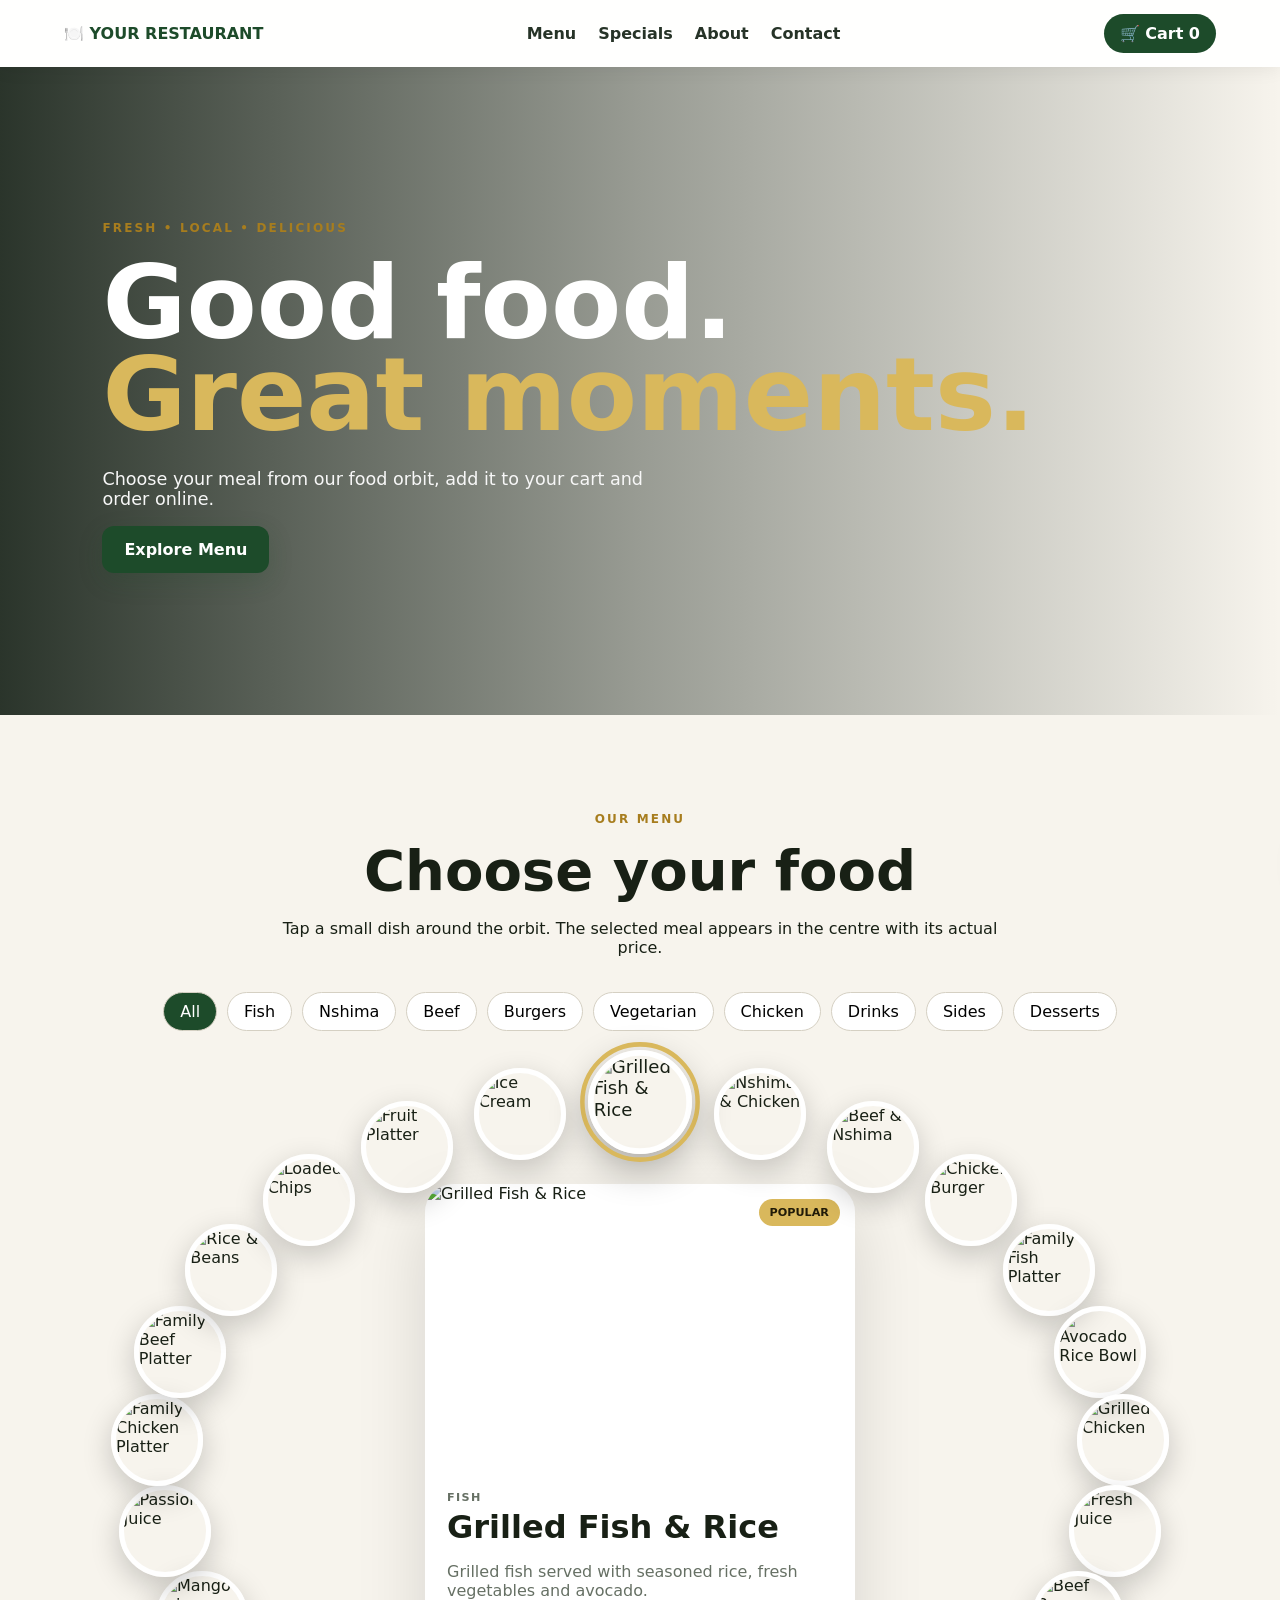
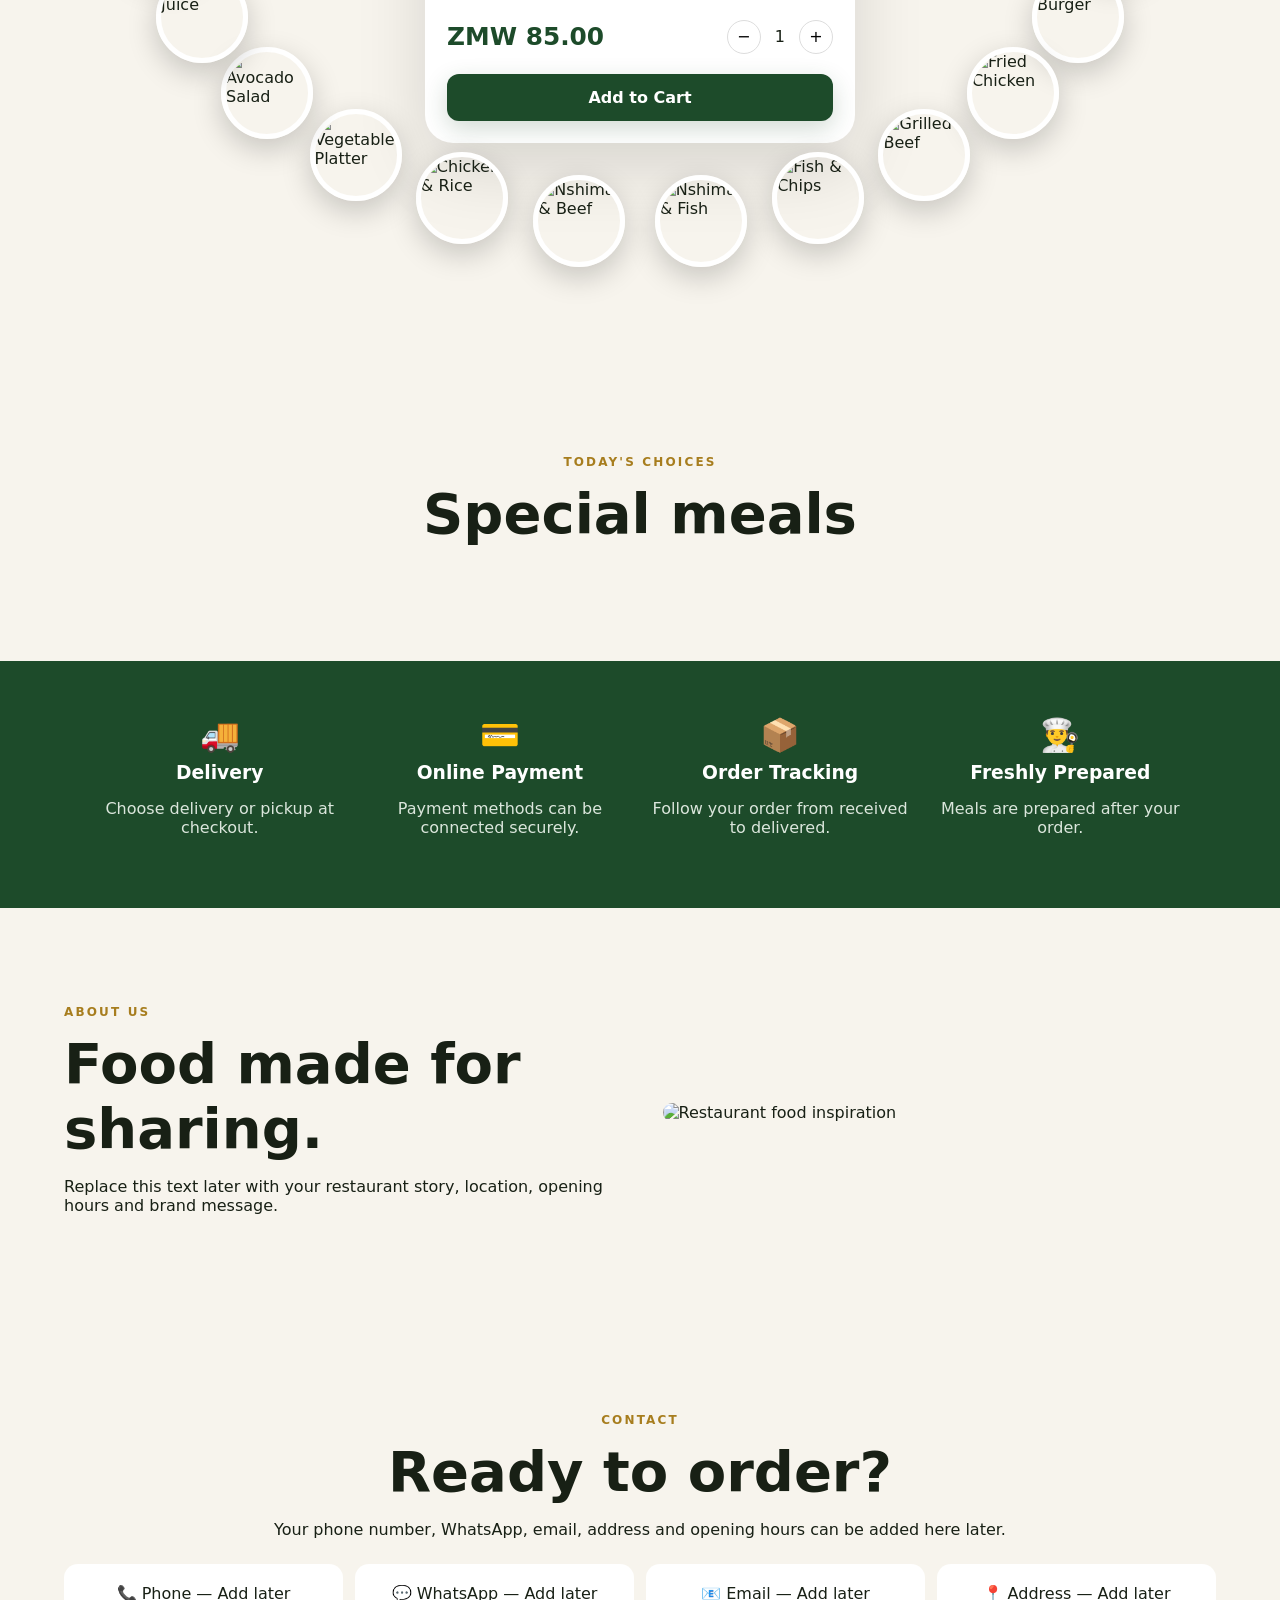
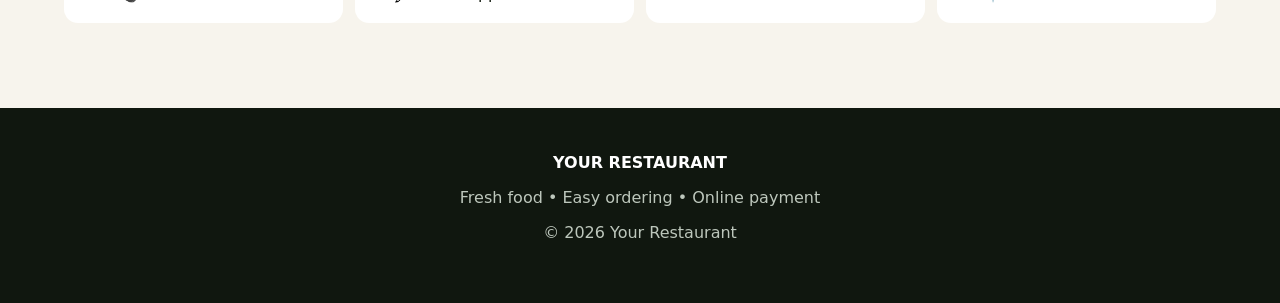
==== index.html @ fffeccaf "Add files via upload" ====
<!doctype html>
<html lang="en">
<head>
  <meta charset="utf-8">
  <meta name="viewport" content="width=device-width, initial-scale=1">
  <title>Your Restaurant — Food & Delivery</title>
  <meta name="description" content="Order delicious meals online for pickup or delivery.">
  <link rel="stylesheet" href="style.css">
</head>
<body>
<header class="site-header">
  <a class="brand" href="#home"><span>🍽️</span> YOUR RESTAURANT</a>
  <nav>
    <a href="#menu">Menu</a><a href="#specials">Specials</a><a href="#about">About</a>
    <a href="#contact">Contact</a>
  </nav>
  <button class="cart-btn" onclick="openCart()">🛒 Cart <span id="cartCount">0</span></button>
</header>

<main>
<section id="home" class="hero">
  <div class="hero-overlay">
    <p class="eyebrow">FRESH • LOCAL • DELICIOUS</p>
    <h1>Good food.<br><span>Great moments.</span></h1>
    <p>Choose your meal from our food orbit, add it to your cart and order online.</p>
    <a class="primary" href="#menu">Explore Menu</a>
  </div>
</section>

<section id="menu" class="menu-section">
  <div class="section-heading">
    <p class="eyebrow">OUR MENU</p>
    <h2>Choose your food</h2>
    <p>Tap a small dish around the orbit. The selected meal appears in the centre with its actual price.</p>
  </div>

  <div class="categories" id="categories"></div>

  <div class="food-wheel">
    <div class="orbit" id="foodOrbit"></div>
    <div class="center-card">
      <div class="center-image-wrap">
        <img id="bigDish" src="assets/food-inspiration.jpg" alt="Selected meal">
        <span class="popular-badge" id="dishBadge">POPULAR</span>
      </div>
      <div class="center-info">
        <p class="category-label" id="dishCategory">Meal</p>
        <h3 id="dishName">Loading...</h3>
        <p id="dishDescription">Select a meal from the orbit.</p>
        <div class="price-row">
          <strong id="dishPrice">ZMW 0.00</strong>
          <div class="quantity">
            <button onclick="changeSelectedQty(-1)">−</button>
            <span id="selectedQty">1</span>
            <button onclick="changeSelectedQty(1)">+</button>
          </div>
        </div>
        <button class="primary full" onclick="addSelectedToCart()">Add to Cart</button>
      </div>
    </div>
  </div>
</section>

<section id="specials" class="specials">
  <div class="section-heading">
    <p class="eyebrow">TODAY'S CHOICES</p>
    <h2>Special meals</h2>
  </div>
  <div class="special-grid" id="specialGrid"></div>
</section>

<section class="features">
  <div><span>🚚</span><h3>Delivery</h3><p>Choose delivery or pickup at checkout.</p></div>
  <div><span>💳</span><h3>Online Payment</h3><p>Payment methods can be connected securely.</p></div>
  <div><span>📦</span><h3>Order Tracking</h3><p>Follow your order from received to delivered.</p></div>
  <div><span>👨‍🍳</span><h3>Freshly Prepared</h3><p>Meals are prepared after your order.</p></div>
</section>

<section id="about" class="about">
  <div>
    <p class="eyebrow">ABOUT US</p>
    <h2>Food made for sharing.</h2>
    <p>Replace this text later with your restaurant story, location, opening hours and brand message.</p>
  </div>
  <img src="assets/food-inspiration.jpg" alt="Restaurant food inspiration">
</section>

<section id="contact" class="contact">
  <p class="eyebrow">CONTACT</p>
  <h2>Ready to order?</h2>
  <p>Your phone number, WhatsApp, email, address and opening hours can be added here later.</p>
  <div class="contact-placeholders">
    <span>📞 Phone — Add later</span><span>💬 WhatsApp — Add later</span>
    <span>📧 Email — Add later</span><span>📍 Address — Add later</span>
  </div>
</section>
</main>

<!-- Cart drawer -->
<div class="modal-backdrop" id="cartBackdrop" onclick="closeCart()"></div>
<aside class="cart-drawer" id="cartDrawer">
  <div class="drawer-head"><h2>Your Cart</h2><button onclick="closeCart()">✕</button></div>
  <div id="cartItems"></div>
  <div class="cart-summary">
    <div><span>Subtotal</span><strong id="subtotal">ZMW 0.00</strong></div>
    <div><span>Delivery</span><strong id="deliveryFee">ZMW 0.00</strong></div>
    <div class="total"><span>Total</span><strong id="cartTotal">ZMW 0.00</strong></div>
    <button class="primary full" onclick="openCheckout()">Proceed to Checkout</button>
  </div>
</aside>

<!-- Checkout -->
<div class="checkout-modal" id="checkoutModal">
  <div class="checkout-box">
    <button class="close-modal" onclick="closeCheckout()">✕</button>
    <p class="eyebrow">CHECKOUT</p>
    <h2>Complete your order</h2>
    <form id="checkoutForm" onsubmit="placeOrder(event)">
      <div class="form-grid">
        <label>Full name<input id="customerName" required></label>
        <label>Phone number<input id="customerPhone" required type="tel"></label>
      </div>
      <label>Order type
        <select id="orderType" onchange="toggleAddress()">
          <option value="delivery">Delivery</option><option value="pickup">Pickup</option>
        </select>
      </label>
      <label id="addressField">Delivery address<textarea id="customerAddress" rows="2"></textarea></label>
      <label>Payment method
        <select id="paymentMethod">
          <option value="momo">Mobile Money</option>
          <option value="card">Visa / Mastercard</option>
          <option value="cash">Cash on delivery / pickup</option>
        </select>
      </label>
      <div class="checkout-total"><span>Total to pay</span><strong id="checkoutTotal">ZMW 0.00</strong></div>
      <button class="primary full" type="submit">Confirm Order</button>
      <small>Online payment credentials will be connected to your chosen payment provider later.</small>
    </form>
  </div>
</div>

<!-- Order tracking -->
<div class="checkout-modal" id="trackingModal">
  <div class="checkout-box">
    <button class="close-modal" onclick="closeTracking()">✕</button>
    <p class="eyebrow">ORDER TRACKING</p>
    <h2 id="trackingOrder">Order received</h2>
    <div class="tracking">
      <div class="track active"><b>✓</b><span>Received</span></div>
      <div class="track"><b>2</b><span>Preparing</span></div>
      <div class="track"><b>3</b><span>Ready</span></div>
      <div class="track"><b>4</b><span>Delivered</span></div>
    </div>
    <button class="primary full" onclick="closeTracking()">Continue browsing</button>
  </div>
</div>

<footer>
  <strong>YOUR RESTAURANT</strong>
  <p>Fresh food • Easy ordering • Online payment</p>
  <p>© <span id="year"></span> Your Restaurant</p>
</footer>

<script src="script.js"></script>
</body>
</html>
---- style.css ----
*{box-sizing:border-box}html{scroll-behavior:smooth}body{margin:0;font-family:Inter,system-ui,-apple-system,Segoe UI,sans-serif;background:#f7f4ed;color:#182015}button,input,select,textarea{font:inherit}button{cursor:pointer}.site-header{position:sticky;top:0;z-index:50;display:flex;align-items:center;justify-content:space-between;padding:14px 5%;background:rgba(255,255,255,.94);backdrop-filter:blur(12px);box-shadow:0 2px 18px #00000012}.brand{font-weight:900;color:#1d4b2a;text-decoration:none}.site-header nav{display:flex;gap:22px}.site-header nav a{color:#263327;text-decoration:none;font-weight:650}.cart-btn{border:0;border-radius:999px;padding:10px 16px;background:#1d4b2a;color:white;font-weight:800}.hero{min-height:72vh;background:url("assets/food-inspiration.jpg") center/cover;position:relative}.hero-overlay{min-height:72vh;padding:110px 8%;display:flex;flex-direction:column;align-items:flex-start;justify-content:center;background:linear-gradient(90deg,#0b170ddd,#0b170d66,transparent)}.hero h1{font-size:clamp(3rem,8vw,7rem);line-height:.9;color:white;margin:10px 0}.hero h1 span{color:#d9b85c}.hero p:not(.eyebrow){max-width:570px;color:#f7f7f7;font-size:1.1rem}.eyebrow{letter-spacing:.18em;font-weight:900;color:#a77d1e;font-size:.75rem}.primary{display:inline-block;border:0;background:#1d4b2a;color:white;padding:14px 22px;border-radius:12px;text-decoration:none;font-weight:850;box-shadow:0 8px 24px #1d4b2a33}.full{width:100%}.menu-section,.specials,.about,.contact{padding:85px 5%;max-width:1300px;margin:auto}.section-heading{text-align:center;max-width:720px;margin:0 auto 30px}.section-heading h2,.about h2,.contact h2{font-size:clamp(2rem,5vw,3.5rem);margin:5px 0 12px}.categories{display:flex;gap:10px;overflow:auto;padding:5px 0 22px;justify-content:center}.categories button{white-space:nowrap;border:1px solid #d5d0c3;background:white;border-radius:999px;padding:9px 16px}.categories button.active{background:#1d4b2a;color:white}.food-wheel{position:relative;min-height:820px;max-width:1100px;margin:auto;display:grid;place-items:center}.orbit{position:absolute;width:100%;height:100%;inset:0}.food-item{position:absolute;width:92px;height:92px;border-radius:50%;border:5px solid #fff;box-shadow:0 10px 30px #0003;overflow:hidden;transition:.25s;cursor:pointer}.food-item:hover,.food-item.selected{transform:scale(1.13);box-shadow:0 12px 35px #0005}.food-item img{width:100%;height:100%;object-fit:cover}.center-card{width:min(430px,88vw);background:white;border-radius:28px;overflow:hidden;box-shadow:0 25px 70px #0002;position:relative;z-index:5}.center-image-wrap{height:285px;position:relative}.center-image-wrap img{width:100%;height:100%;object-fit:cover}.popular-badge{position:absolute;top:15px;right:15px;background:#d9b85c;color:#211b08;border-radius:999px;padding:7px 11px;font-weight:900;font-size:.7rem}.center-info{padding:22px}.center-info h3{font-size:2rem;margin:4px 0}.center-info p{color:#667064}.category-label{margin:0!important;text-transform:uppercase;letter-spacing:.12em;font-size:.7rem;font-weight:900}.price-row{display:flex;align-items:center;justify-content:space-between;margin:20px 0}.price-row strong{font-size:1.55rem;color:#1d4b2a}.quantity{display:flex;align-items:center;gap:14px}.quantity button{width:34px;height:34px;border-radius:50%;border:1px solid #ddd;background:white}.special-grid{display:grid;grid-template-columns:repeat(auto-fit,minmax(220px,1fr));gap:20px}.special-card{background:white;border-radius:20px;overflow:hidden;box-shadow:0 10px 35px #0000000d}.special-card img{width:100%;height:190px;object-fit:cover}.special-card div{padding:16px}.special-card h3{margin:0}.special-card strong{color:#1d4b2a}.features{background:#1d4b2a;color:white;display:grid;grid-template-columns:repeat(4,1fr);gap:20px;padding:55px 7%;text-align:center}.features span{font-size:2rem}.features h3{margin:8px}.features p{color:#dbe6dc}.about{display:grid;grid-template-columns:1fr 1fr;gap:45px;align-items:center}.about img{width:100%;border-radius:28px}.contact{text-align:center}.contact-placeholders{display:grid;grid-template-columns:repeat(4,1fr);gap:12px;margin-top:25px}.contact-placeholders span{background:white;padding:20px;border-radius:14px}.modal-backdrop{position:fixed;inset:0;background:#0008;z-index:80;display:none}.cart-drawer{position:fixed;right:-430px;top:0;width:min(430px,100%);height:100%;background:white;z-index:90;transition:.3s;display:flex;flex-direction:column}.cart-drawer.open{right:0}.modal-backdrop.open{display:block}.drawer-head{display:flex;justify-content:space-between;align-items:center;padding:22px;border-bottom:1px solid #eee}.drawer-head button,.close-modal{border:0;background:none;font-size:1.3rem}.cart-summary{margin-top:auto;padding:20px;border-top:1px solid #eee}.cart-summary>div{display:flex;justify-content:space-between;margin:9px 0}.cart-summary .total{font-size:1.3rem;font-weight:900;margin:16px 0}.cart-item{display:grid;grid-template-columns:70px 1fr auto;gap:12px;padding:14px 20px;border-bottom:1px solid #eee}.cart-item img{width:70px;height:70px;border-radius:12px;object-fit:cover}.cart-item h4{margin:0 0 5px}.cart-item small{color:#667064}.cart-item button{border:0;background:#eee;border-radius:8px;padding:4px 8px}.checkout-modal{position:fixed;inset:0;background:#0008;z-index:100;display:none;place-items:center;padding:20px}.checkout-modal.open{display:grid}.checkout-box{background:white;width:min(560px,100%);max-height:92vh;overflow:auto;border-radius:24px;padding:28px;position:relative}.close-modal{position:absolute;right:18px;top:18px}.checkout-box label{display:block;font-weight:750;margin:13px 0}.checkout-box input,.checkout-box select,.checkout-box textarea{width:100%;padding:12px;border:1px solid #d7d5ce;border-radius:10px;margin-top:6px}.form-grid{display:grid;grid-template-columns:1fr 1fr;gap:12px}.checkout-total{display:flex;justify-content:space-between;padding:18px 0;font-size:1.2rem}.tracking{display:grid;gap:15px;margin:25px 0}.track{display:flex;align-items:center;gap:14px;color:#929292}.track b{width:34px;height:34px;border-radius:50%;display:grid;place-items:center;background:#ddd}.track.active{color:#1d4b2a;font-weight:800}.track.active b{background:#1d4b2a;color:white}footer{background:#10170f;color:white;text-align:center;padding:45px 20px}footer p{color:#bdc7bc}@media(max-width:800px){.site-header nav{display:none}.food-wheel{min-height:650px}.food-item{width:76px;height:76px}.features{grid-template-columns:1fr 1fr}.about{grid-template-columns:1fr}.contact-placeholders{grid-template-columns:1fr 1fr}}@media(max-width:500px){.hero-overlay{padding:80px 7%}.food-wheel{min-height:570px}.center-card{width:92vw}.center-image-wrap{height:230px}.features{grid-template-columns:1fr}.contact-placeholders{grid-template-columns:1fr}.form-grid{grid-template-columns:1fr}}

.orbit-label{
  position:absolute;
  left:50%;
  bottom:-25px;
  transform:translateX(-50%);
  white-space:nowrap;
  max-width:120px;
  overflow:hidden;
  text-overflow:ellipsis;
  padding:3px 7px;
  border-radius:999px;
  background:rgba(255,255,255,.94);
  color:#182015;
  font-size:.62rem;
  font-weight:800;
  box-shadow:0 3px 10px #0002;
  pointer-events:none;
}
.food-item.selected{
  outline:4px solid #d9b85c;
  outline-offset:3px;
}
@media(max-width:800px){
  .food-wheel{min-height:700px}
  .food-item{width:70px;height:70px}
  .orbit-label{font-size:.55rem;bottom:-22px;max-width:90px}
}
@media(max-width:500px){
  .food-wheel{min-height:620px}
  .food-item{width:58px;height:58px}
  .orbit-label{display:none}
}
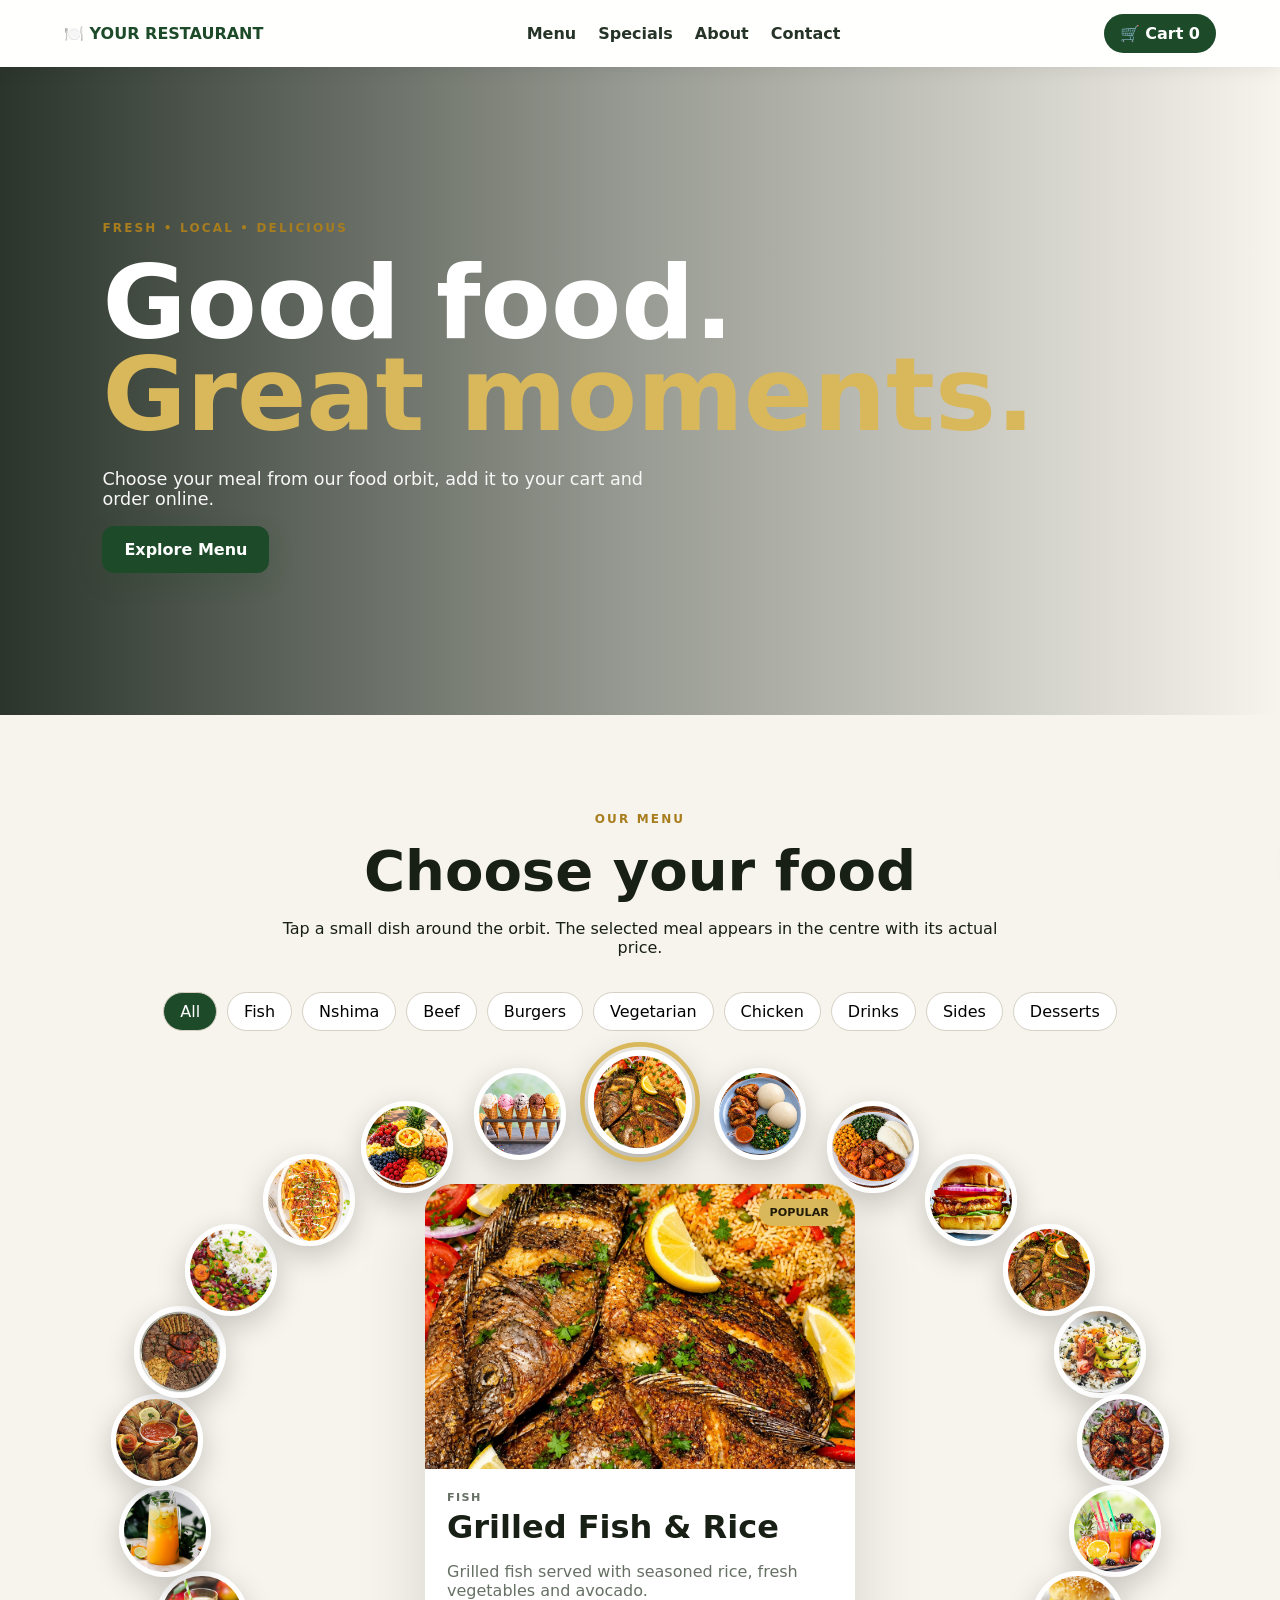
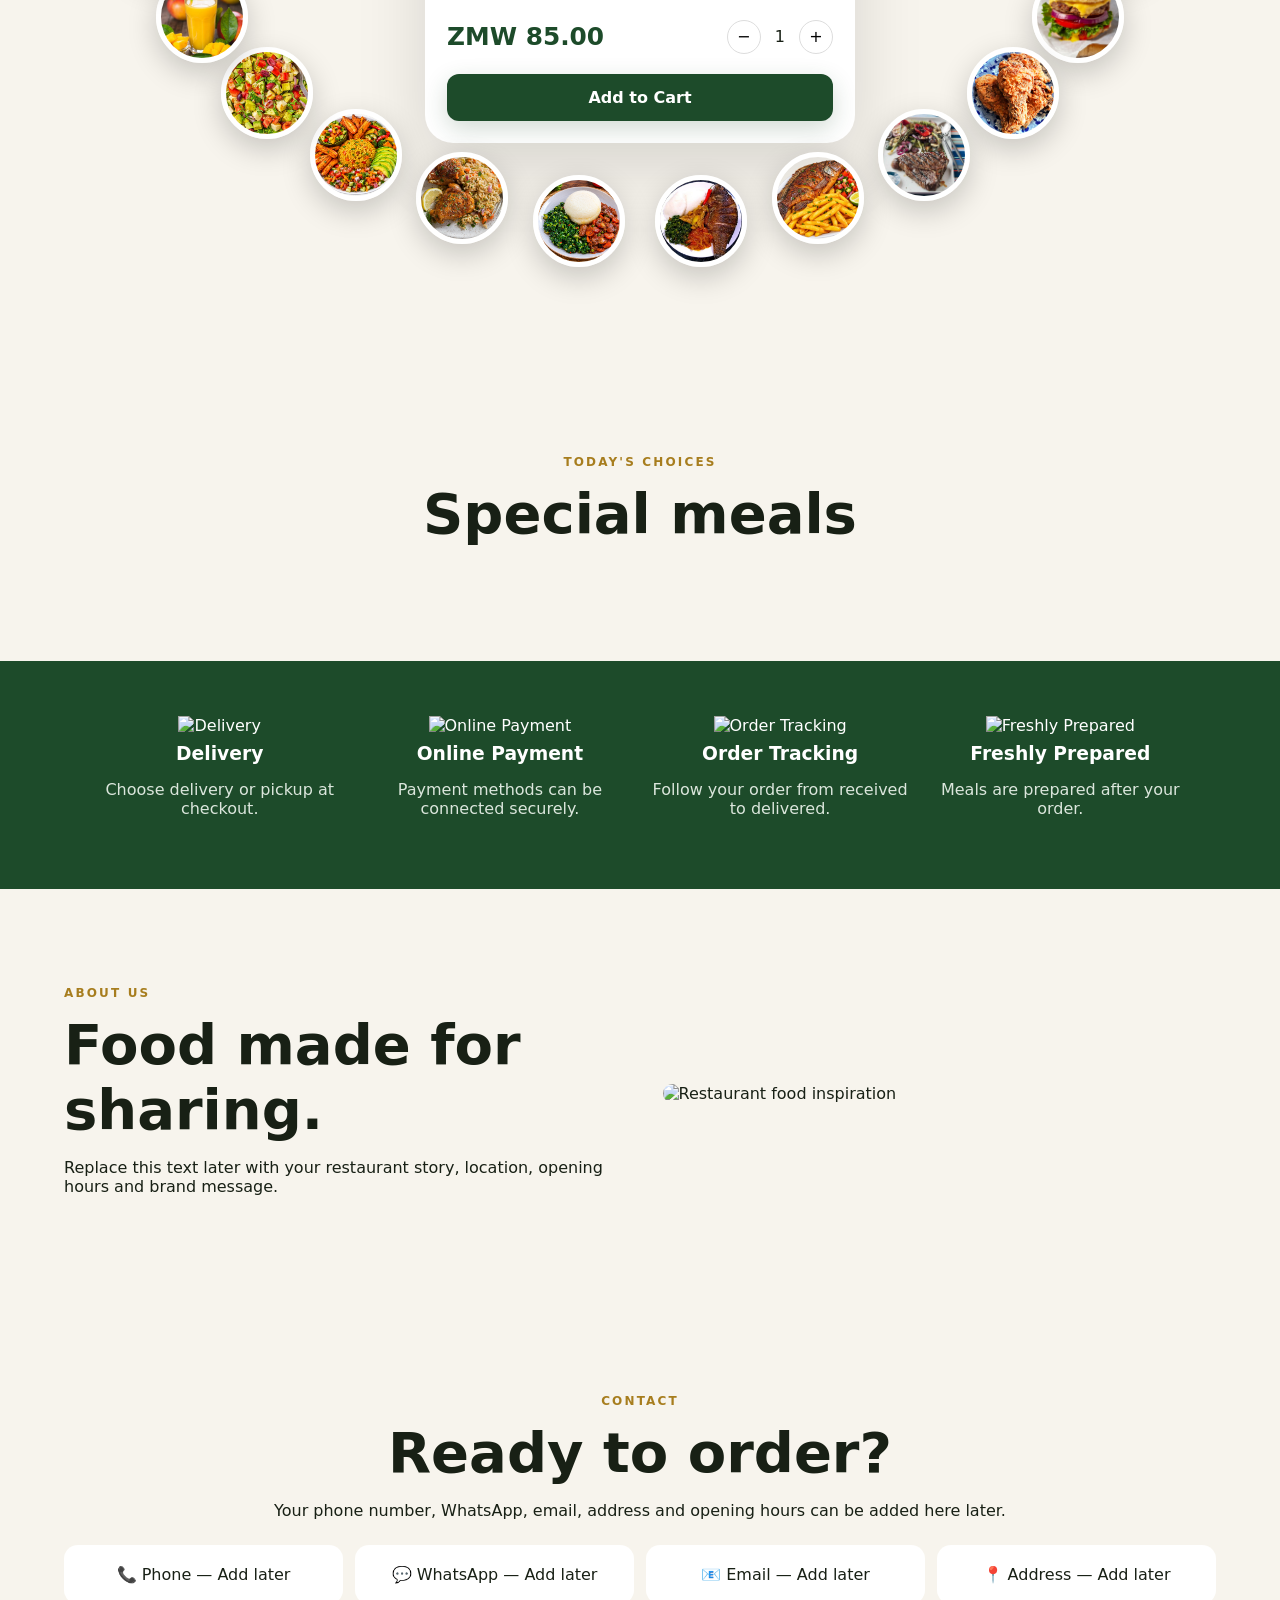
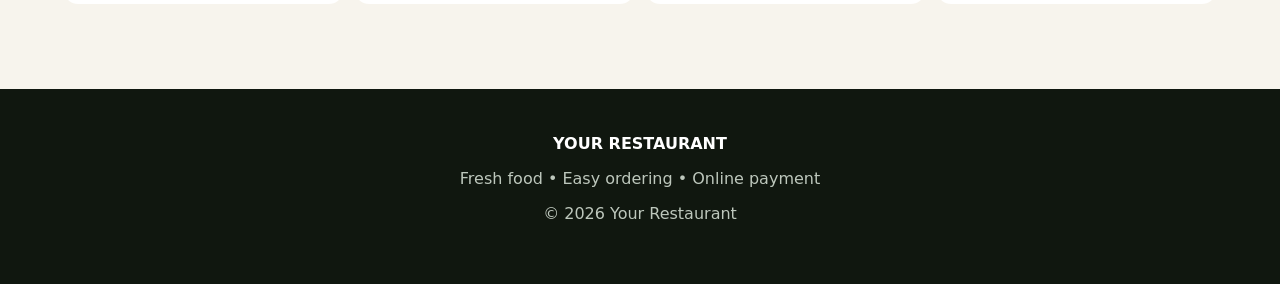
==== commit 9f483ba2: "Refactor features section with feature cards Updated feature section to use feature cards with image" ====
--- a/index.html
+++ b/index.html
@@ -70,10 +70,31 @@
 </section>
 
 <section class="features">
-  <div><span>🚚</span><h3>Delivery</h3><p>Choose delivery or pickup at checkout.</p></div>
-  <div><span>💳</span><h3>Online Payment</h3><p>Payment methods can be connected securely.</p></div>
-  <div><span>📦</span><h3>Order Tracking</h3><p>Follow your order from received to delivered.</p></div>
-  <div><span>👨‍🍳</span><h3>Freshly Prepared</h3><p>Meals are prepared after your order.</p></div>
+
+  <div class="feature-card">
+    <img src="assets/delivery.png" alt="Delivery">
+    <h3>Delivery</h3>
+    <p>Choose delivery or pickup at checkout.</p>
+  </div>
+
+  <div class="feature-card">
+    <img src="assets/online-payment.png" alt="Online Payment">
+    <h3>Online Payment</h3>
+    <p>Payment methods can be connected securely.</p>
+  </div>
+
+  <div class="feature-card">
+    <img src="assets/order-tracking.png" alt="Order Tracking">
+    <h3>Order Tracking</h3>
+    <p>Follow your order from received to delivered.</p>
+  </div>
+
+  <div class="feature-card">
+    <img src="assets/freshly-prepared.png" alt="Freshly Prepared">
+    <h3>Freshly Prepared</h3>
+    <p>Meals are prepared after your order.</p>
+  </div>
+
 </section>
 
 <section id="about" class="about">
@@ -164,4 +185,4 @@
 
 <script src="script.js"></script>
 </body>
-</html>+</html>
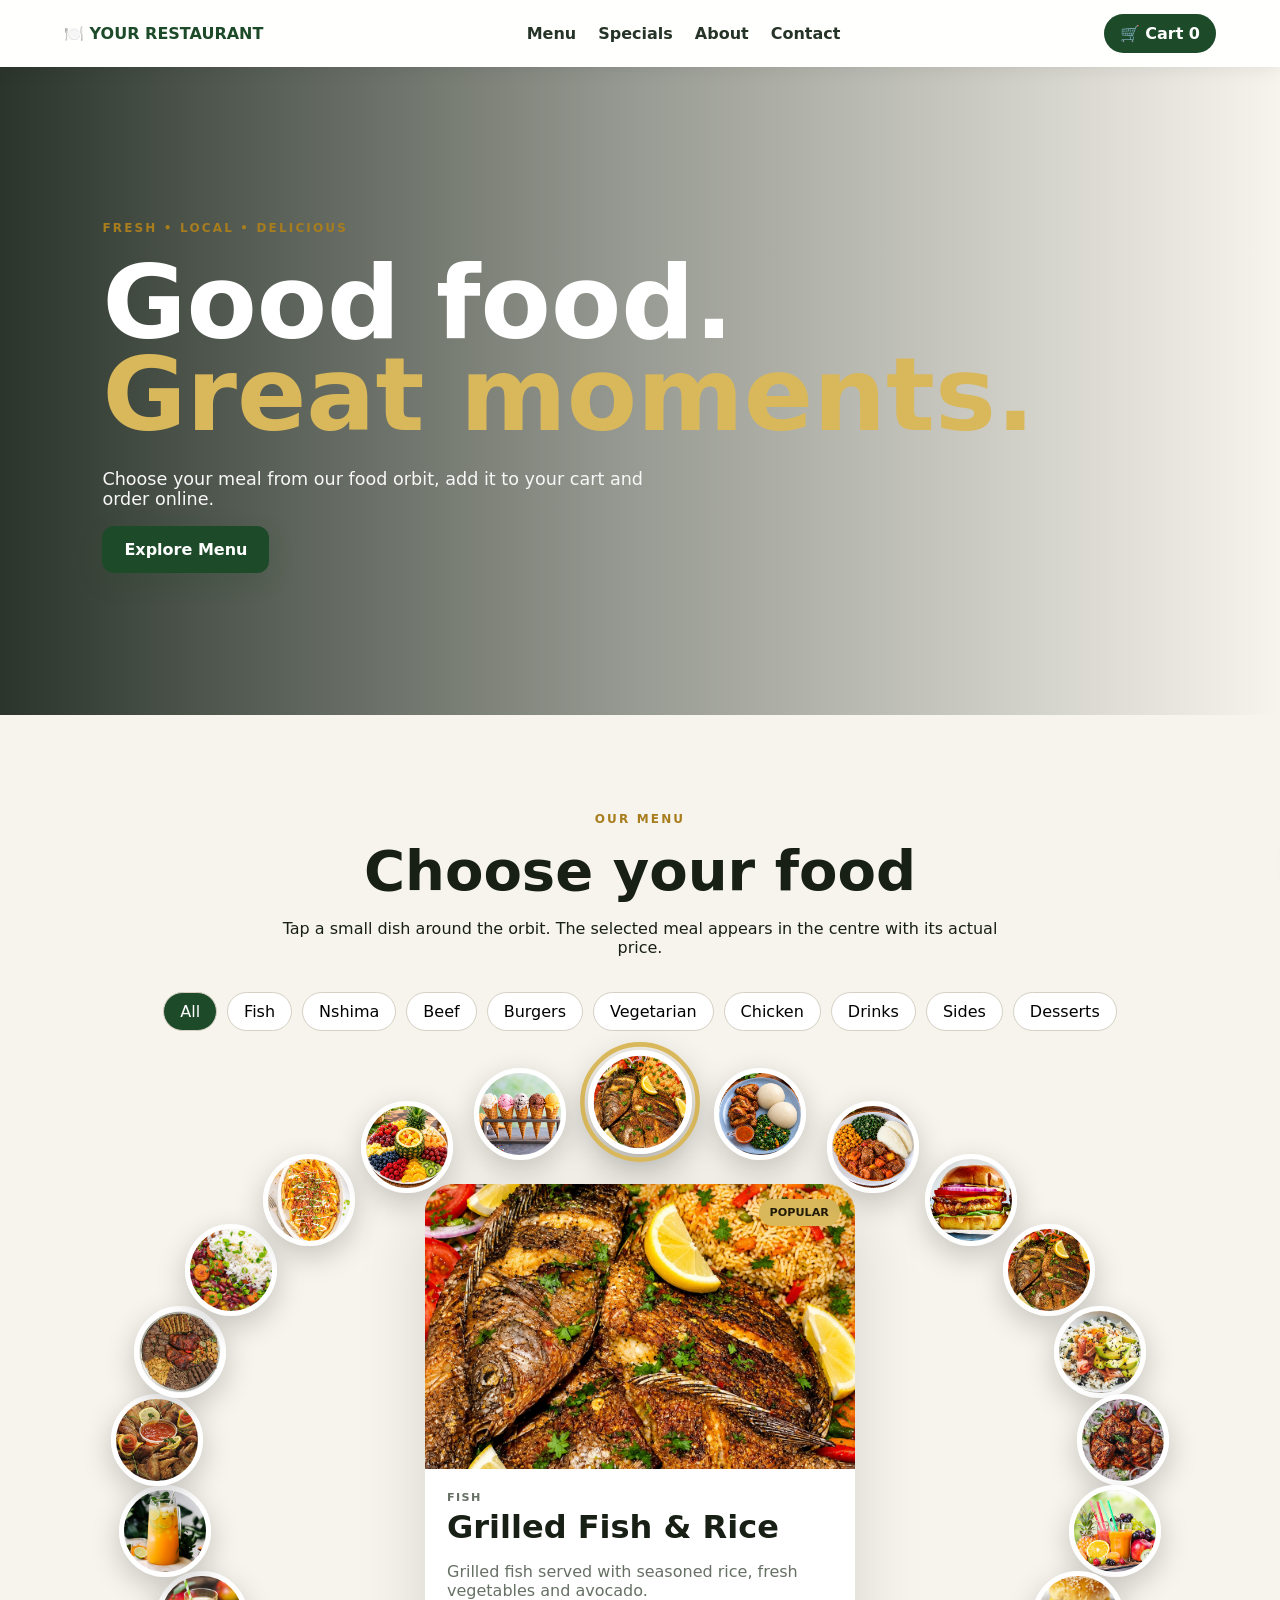
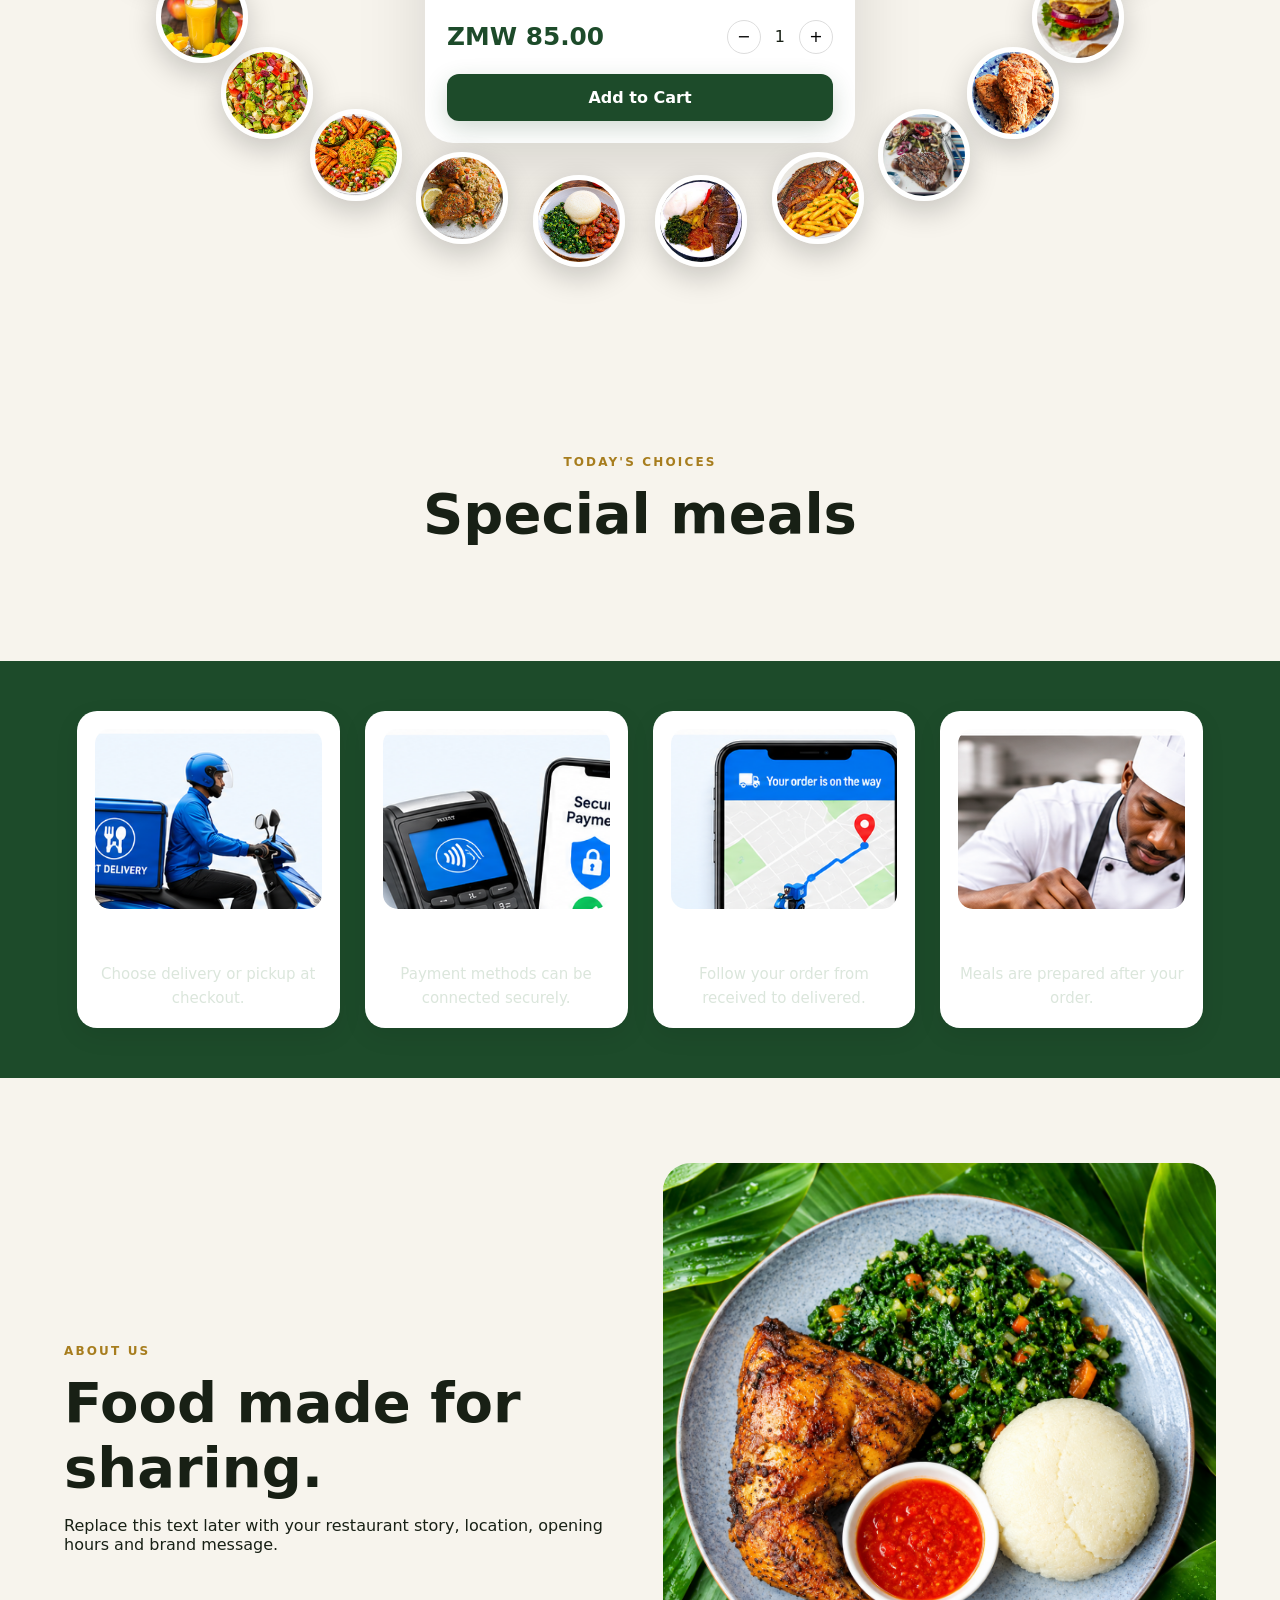
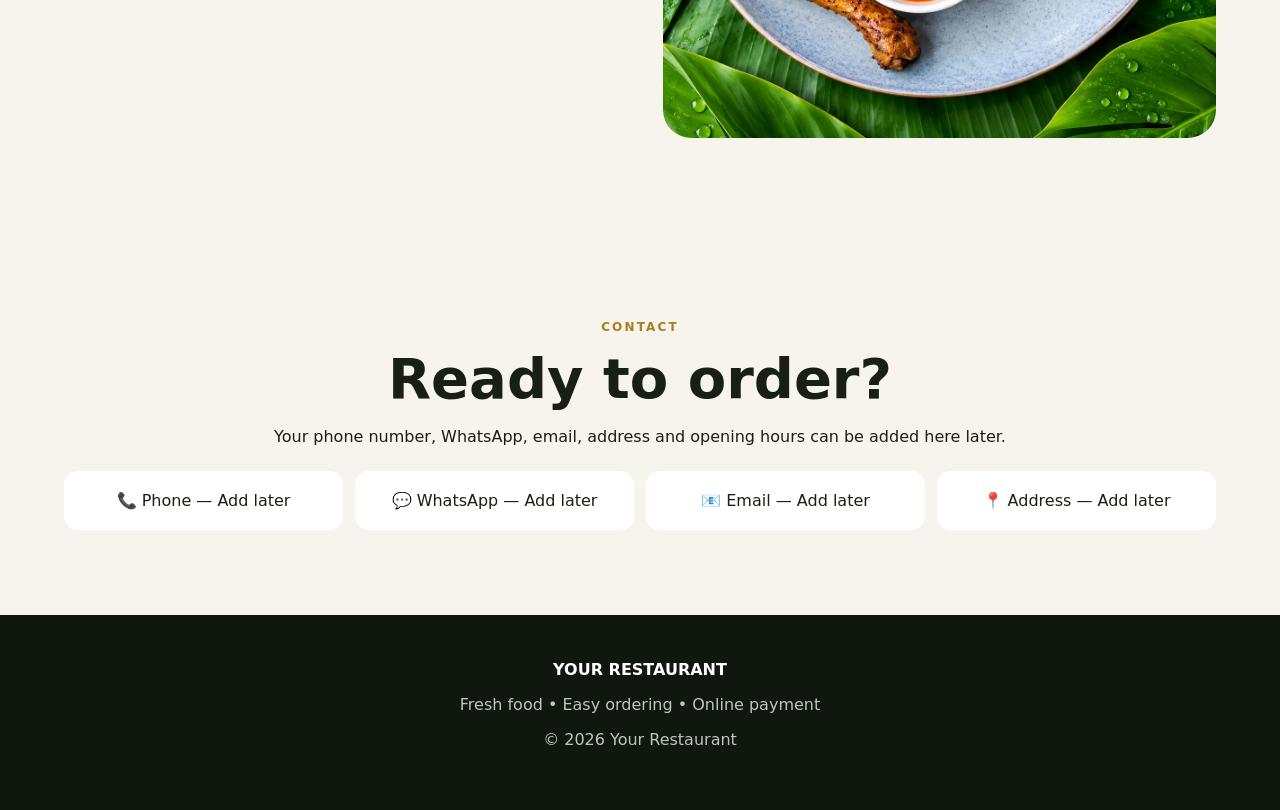
==== commit 3f9e06cc: "Update index.html" ====
--- a/index.html
+++ b/index.html
@@ -103,7 +103,7 @@
     <h2>Food made for sharing.</h2>
     <p>Replace this text later with your restaurant story, location, opening hours and brand message.</p>
   </div>
-  <img src="assets/food-inspiration.jpg" alt="Restaurant food inspiration">
+  <img src="assets/file_00000000b58081f49ed237ac6a5c74d7.png" alt="Restaurant food inspiration">
 </section>
 
 <section id="contact" class="contact">
--- a/style.css
+++ b/style.css
@@ -32,3 +32,70 @@
   .food-item{width:58px;height:58px}
   .orbit-label{display:none}
 }
+/* =========================
+   FEATURE CARDS
+   ========================= */
+
+.features {
+  display: grid;
+  grid-template-columns: repeat(4, 1fr);
+  gap: 25px;
+  padding: 50px 6%;
+  text-align: center;
+}
+
+.feature-card {
+  background: #fff;
+  border-radius: 20px;
+  padding: 18px;
+  box-shadow: 0 8px 25px rgba(0, 0, 0, 0.08);
+  transition: transform 0.3s ease, box-shadow 0.3s ease;
+}
+
+.feature-card:hover {
+  transform: translateY(-8px);
+  box-shadow: 0 14px 35px rgba(0, 0, 0, 0.14);
+}
+
+.feature-card img {
+  width: 100%;
+  height: 180px;
+  object-fit: cover;
+  border-radius: 15px;
+  display: block;
+  margin-bottom: 18px;
+}
+
+.feature-card h3 {
+  font-size: 22px;
+  margin: 10px 0;
+}
+
+.feature-card p {
+  font-size: 15px;
+  line-height: 1.6;
+  margin: 0;
+}
+
+/* Mobile */
+@media (max-width: 800px) {
+  .features {
+    grid-template-columns: repeat(2, 1fr);
+    gap: 15px;
+    padding: 35px 4%;
+  }
+
+  .feature-card img {
+    height: 140px;
+  }
+}
+
+@media (max-width: 500px) {
+  .features {
+    grid-template-columns: 1fr;
+  }
+
+  .feature-card img {
+    height: 200px;
+  }
+}
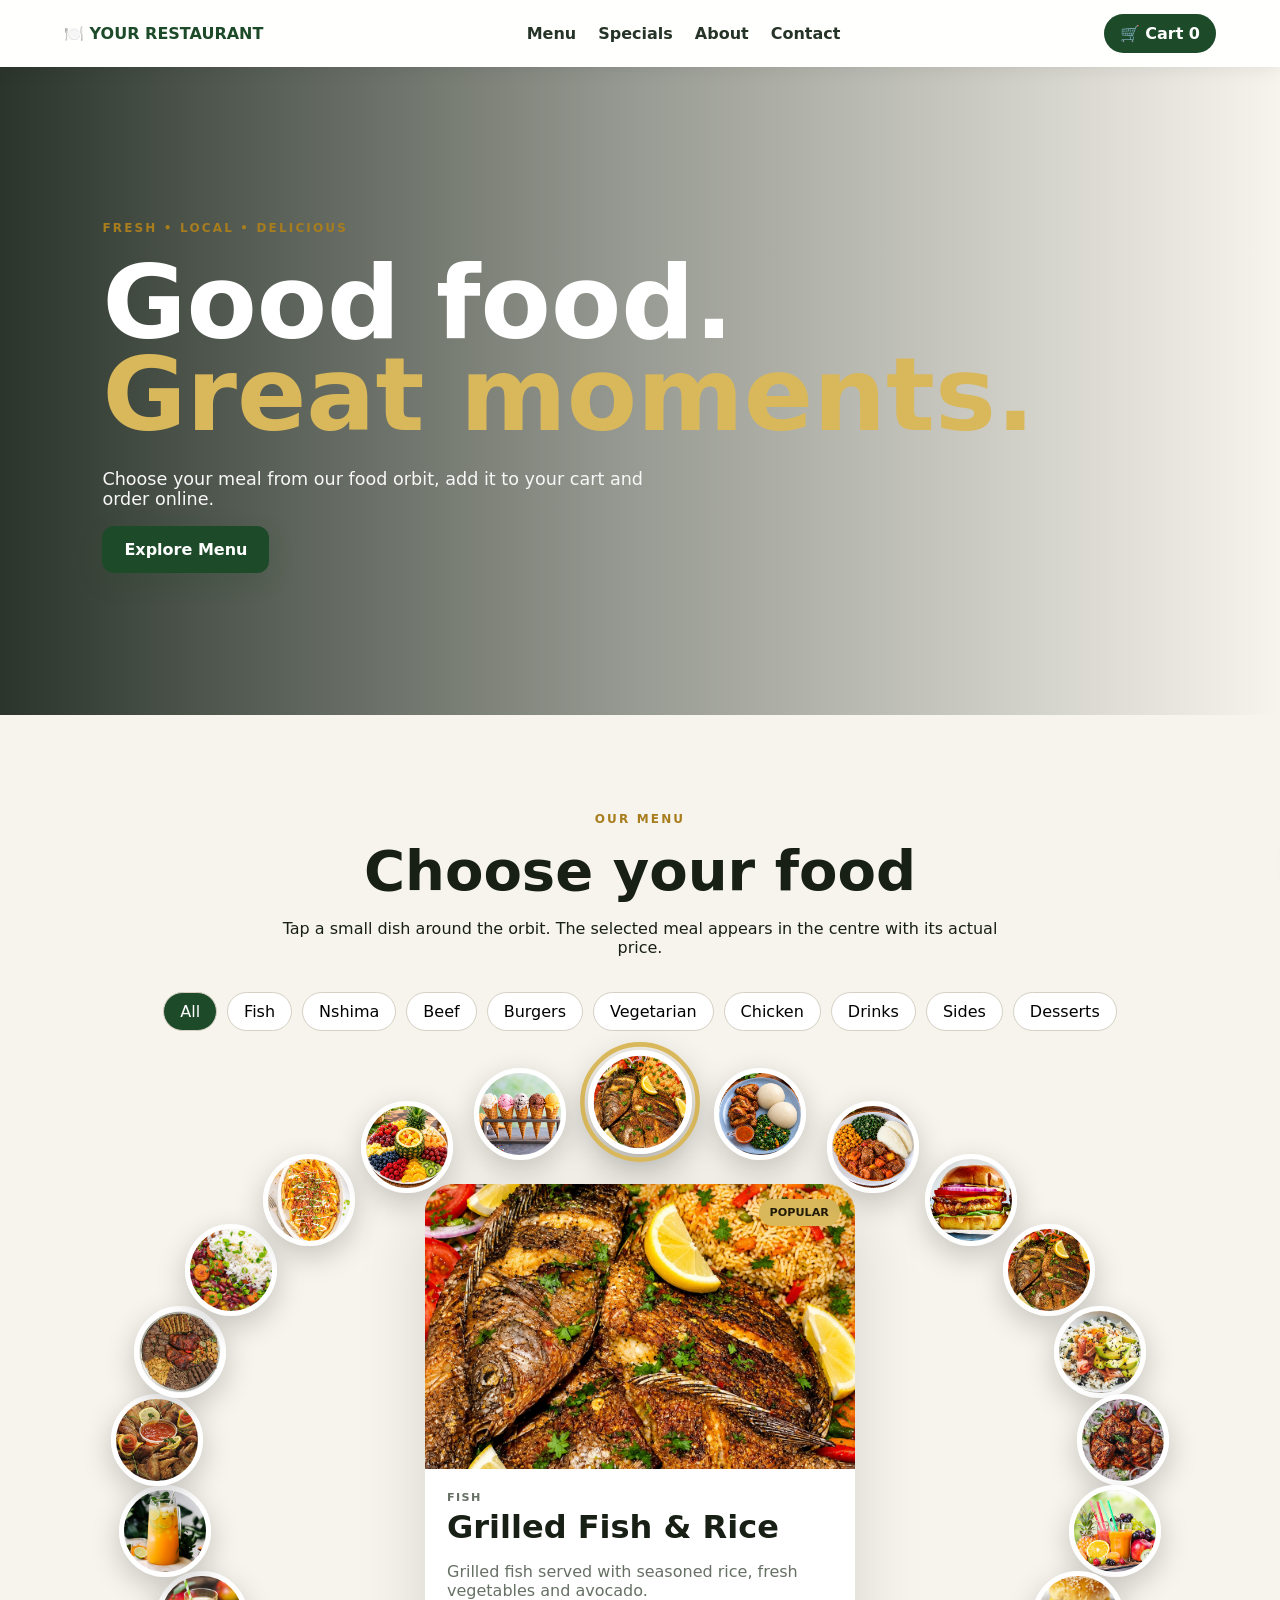
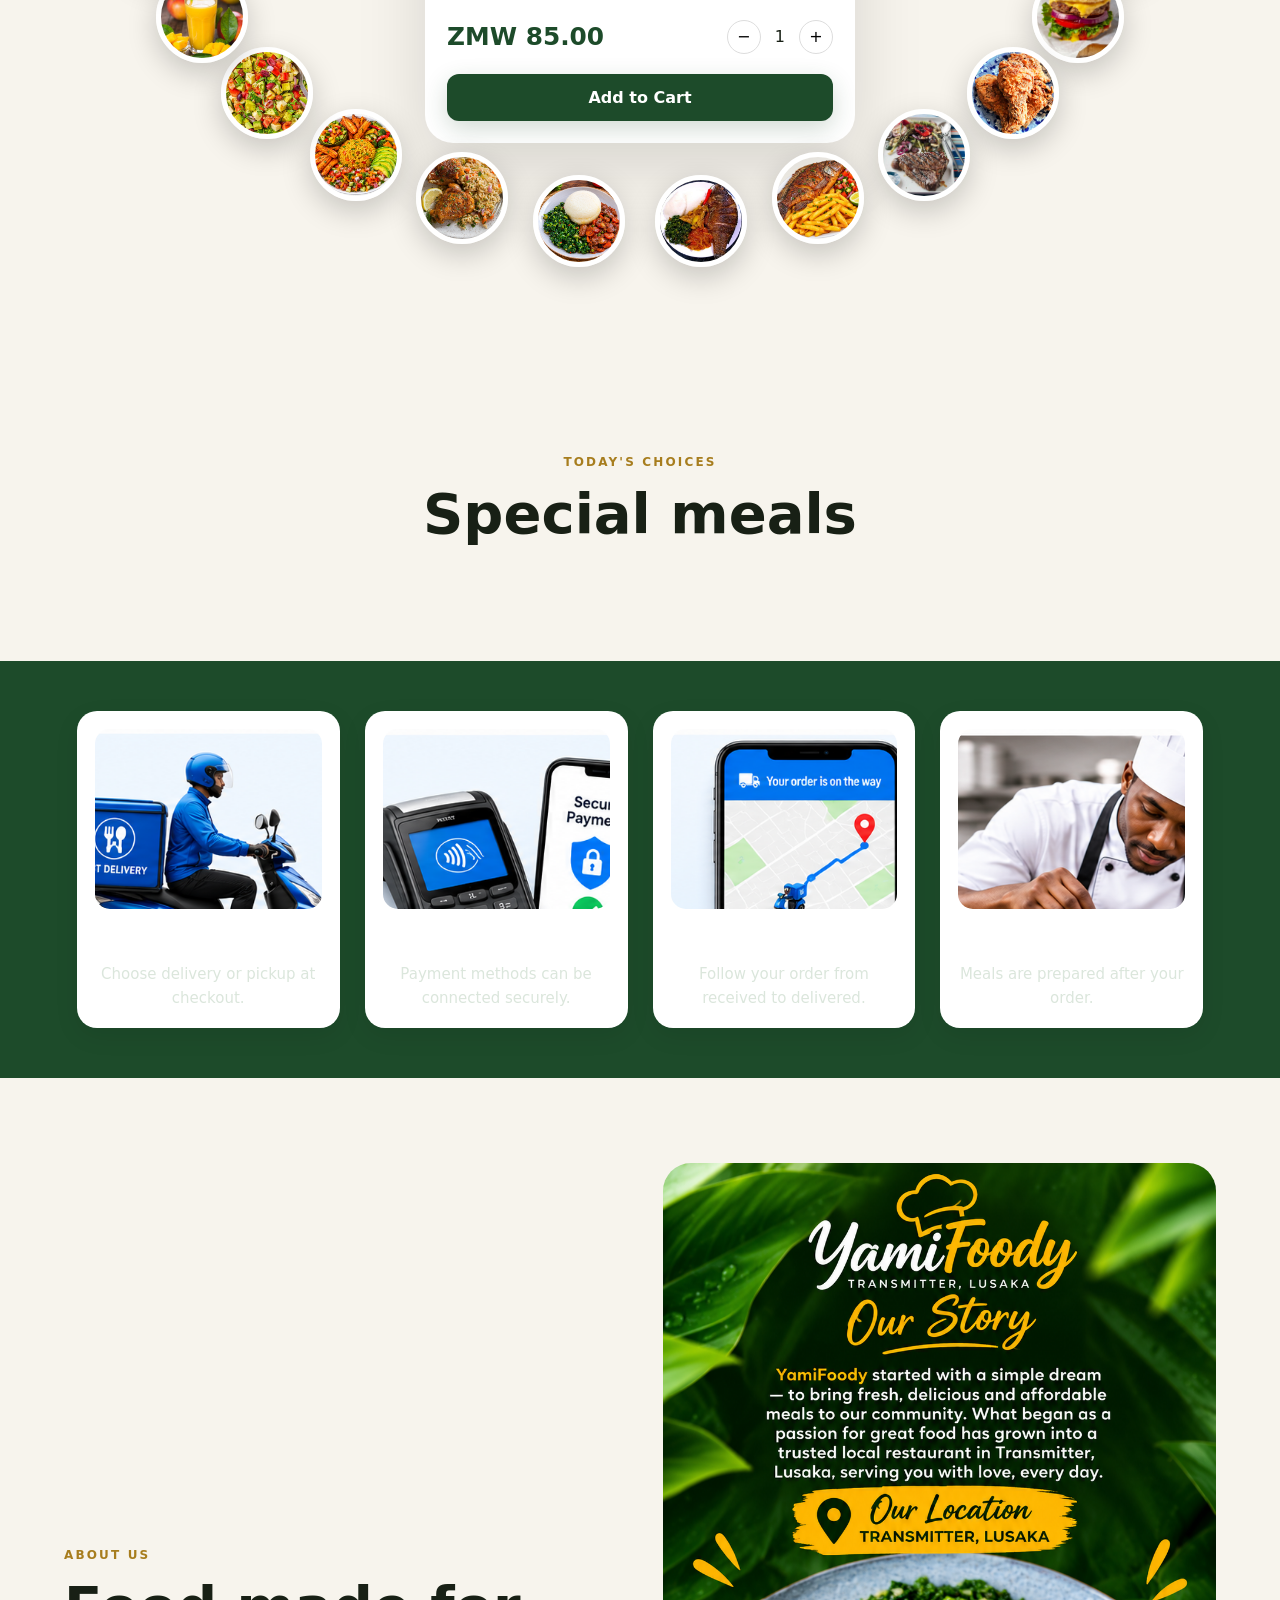
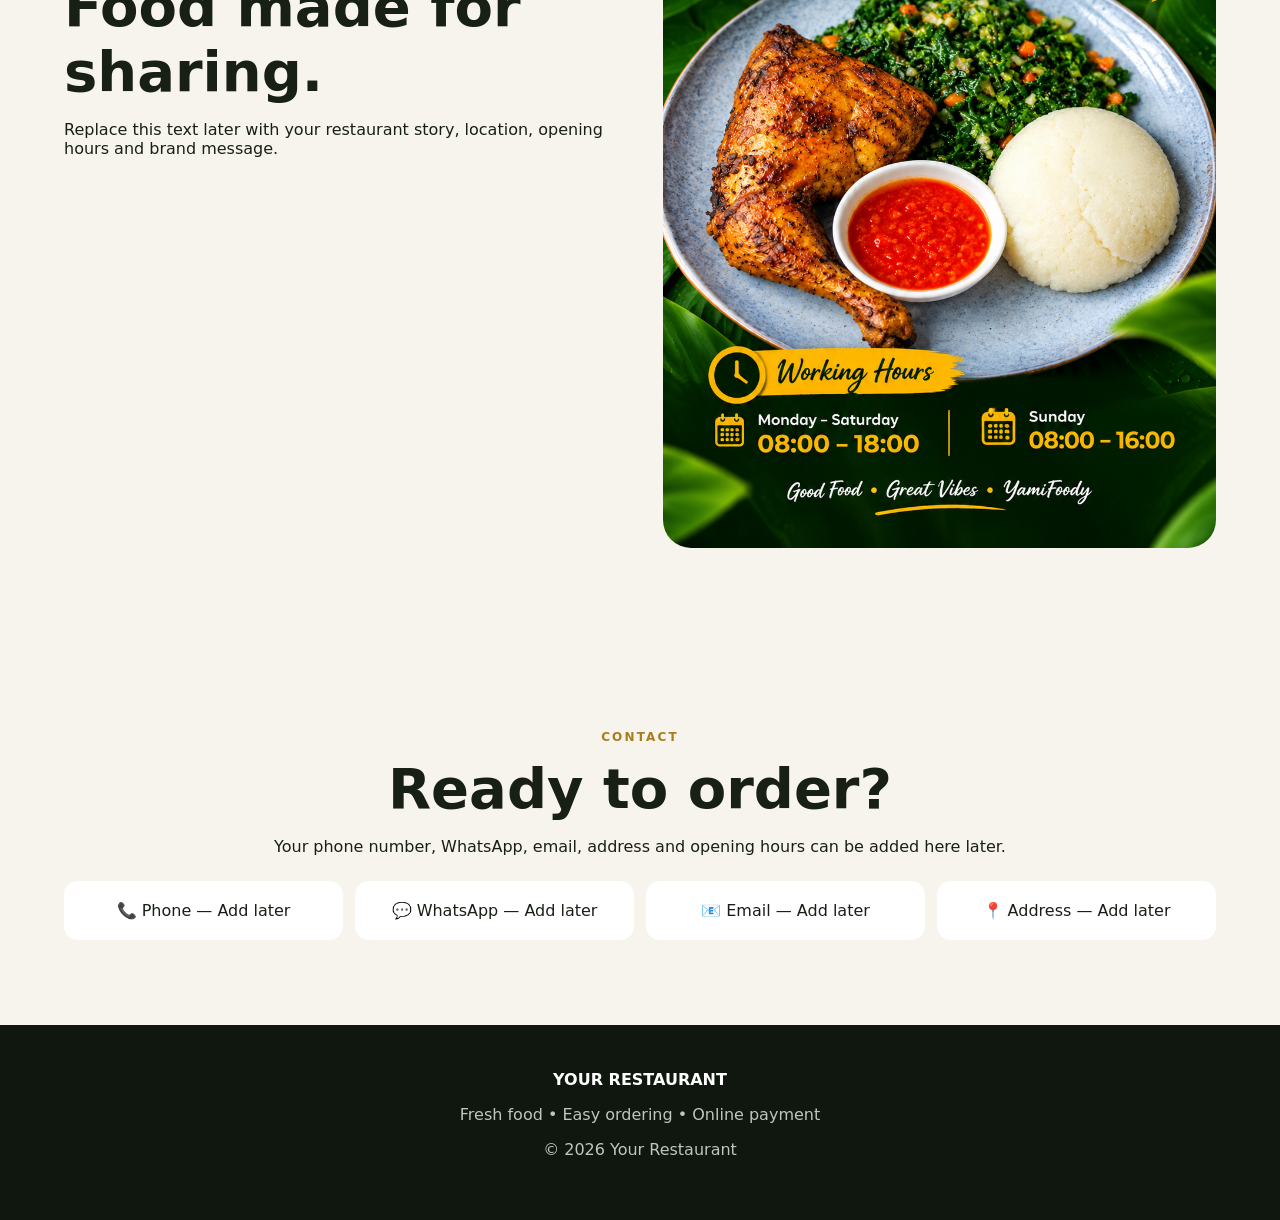
==== commit 723ad7f7: "Update image source in index.html" ====
--- a/index.html
+++ b/index.html
@@ -103,7 +103,7 @@
     <h2>Food made for sharing.</h2>
     <p>Replace this text later with your restaurant story, location, opening hours and brand message.</p>
   </div>
-  <img src="assets/file_00000000b58081f49ed237ac6a5c74d7.png" alt="Restaurant food inspiration">
+  <img src="assets/file_00000000b23881f499a2ada80f30b447.png" alt="Restaurant food inspiration">
 </section>
 
 <section id="contact" class="contact">
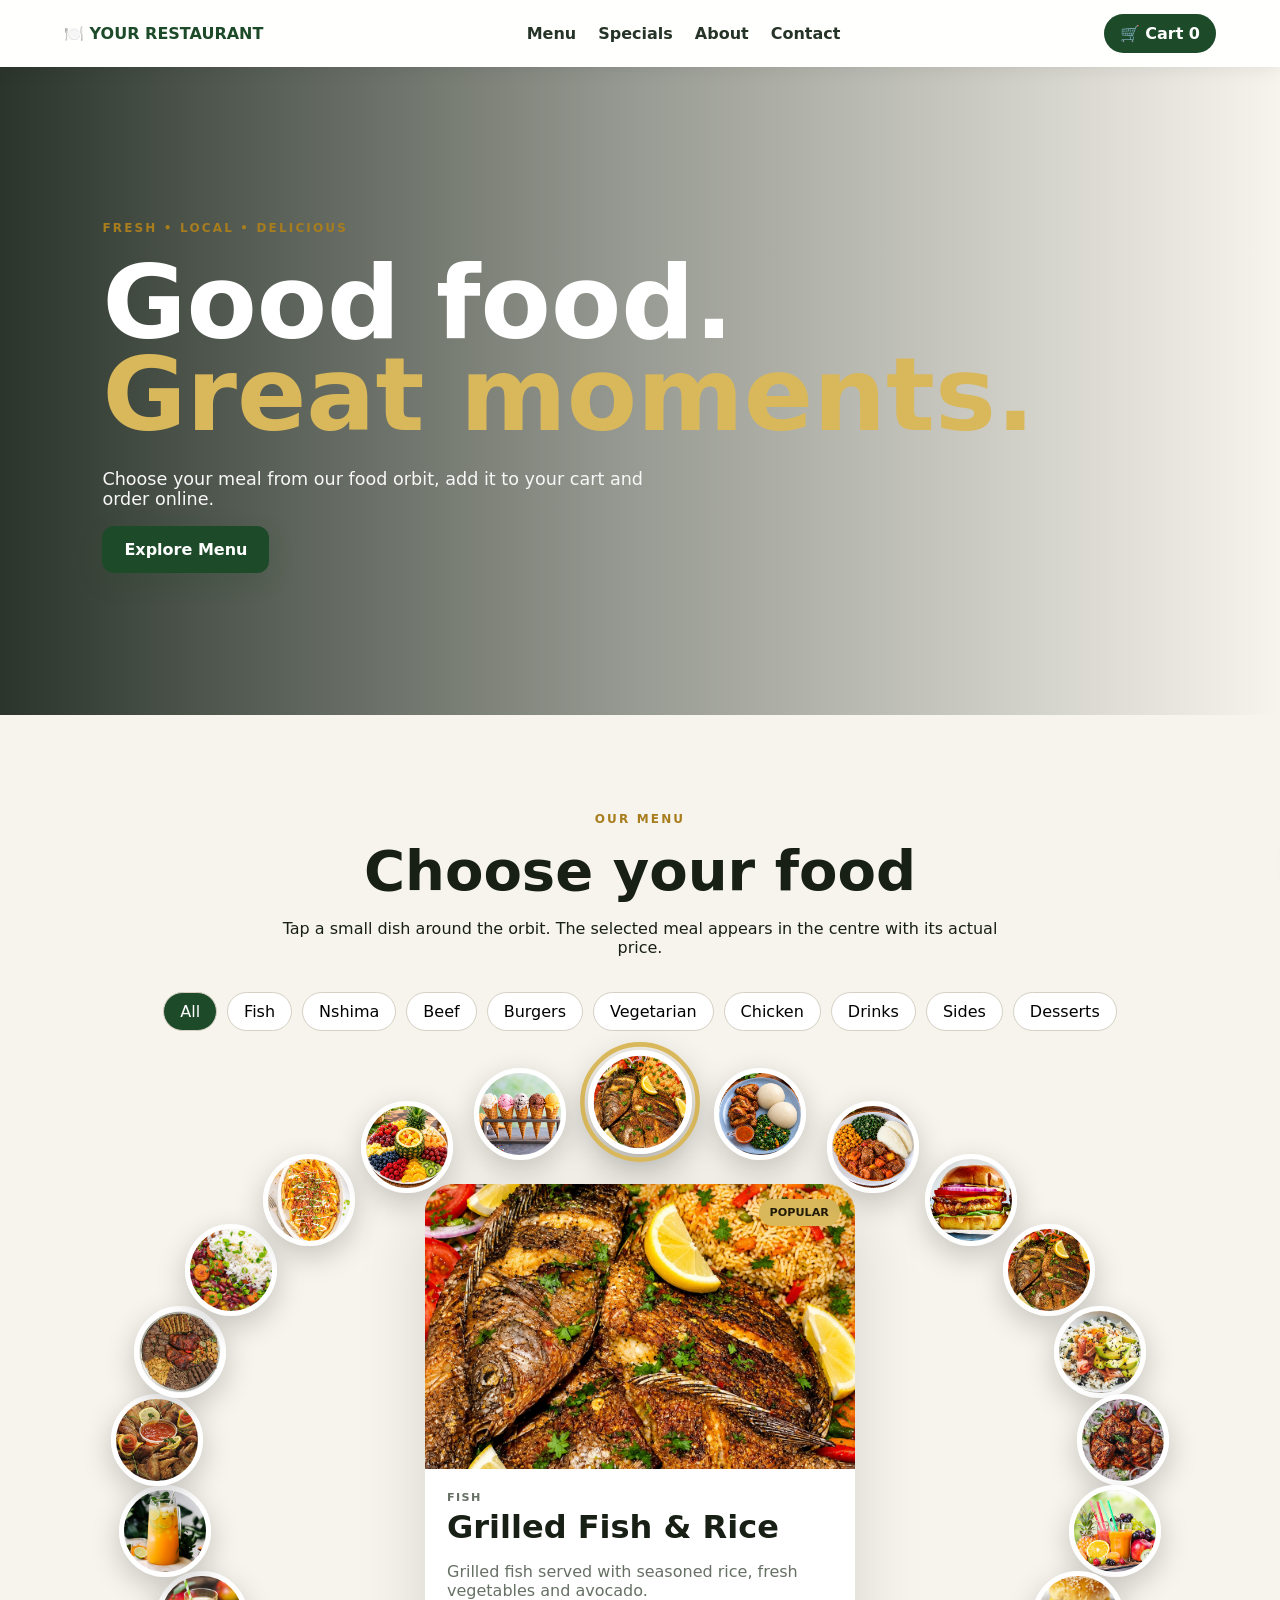
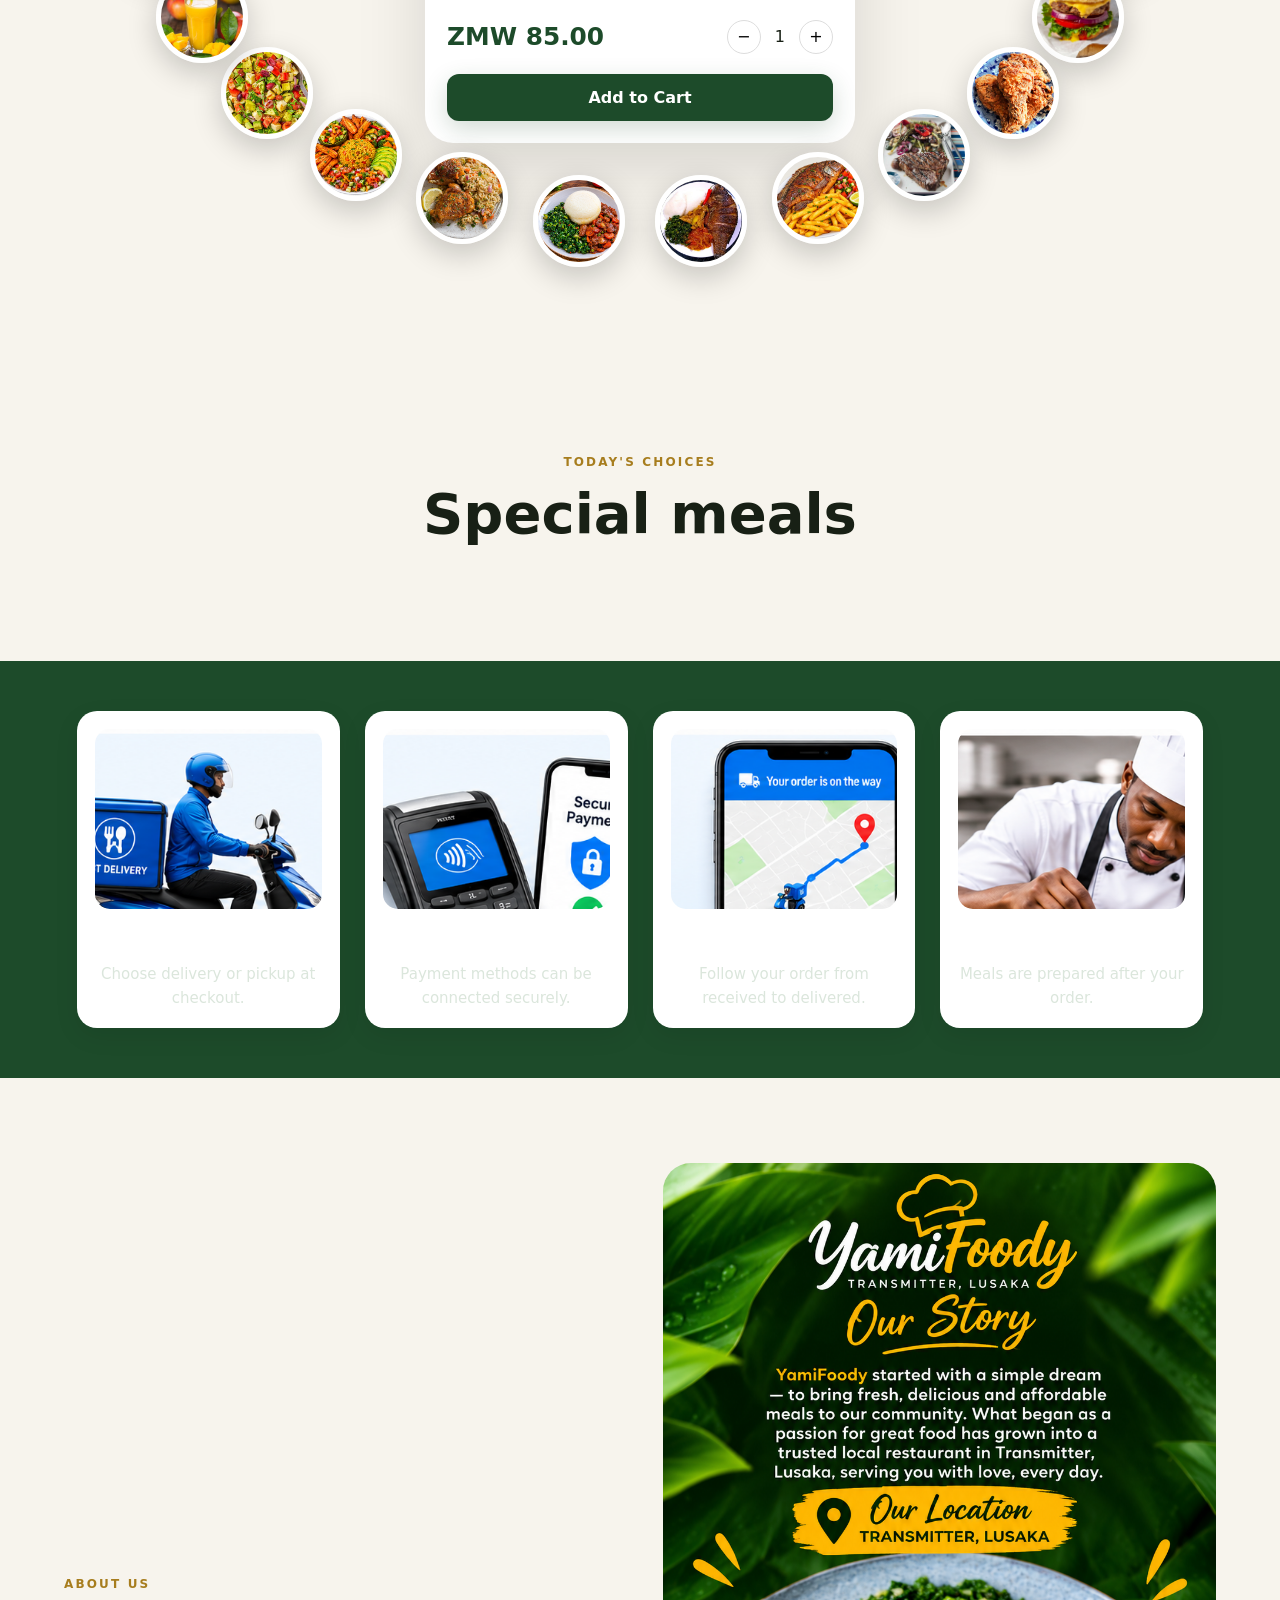
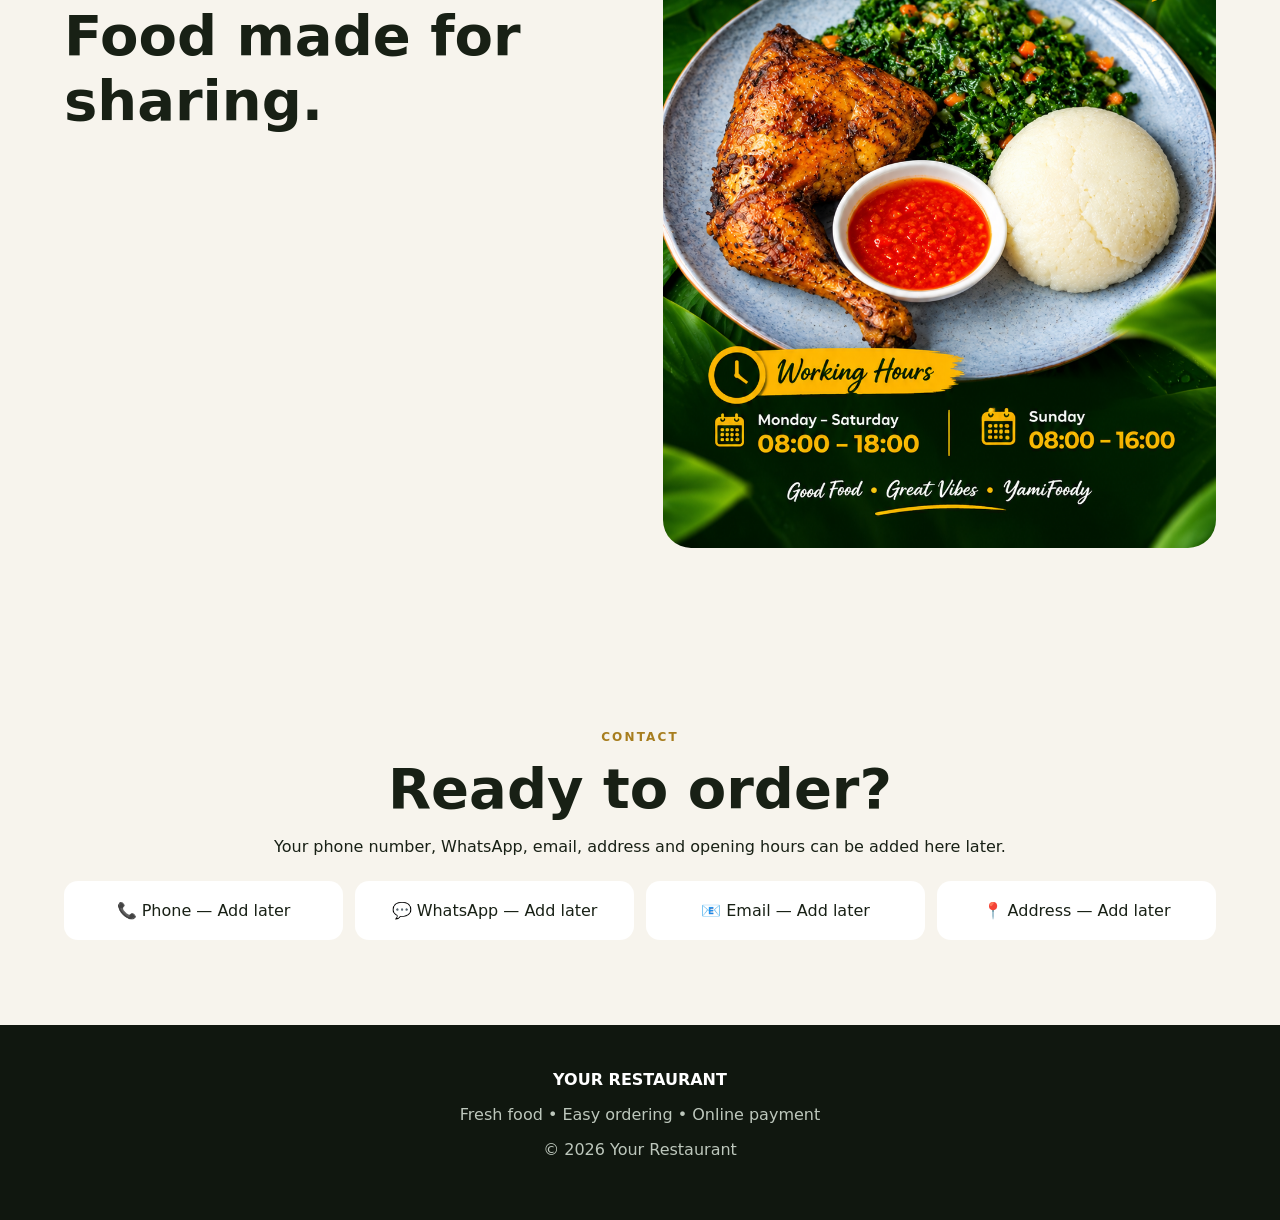
==== commit 4f485079: "Remove placeholder text from about section Removed placeholder text for restaurant story." ====
--- a/index.html
+++ b/index.html
@@ -101,7 +101,6 @@
   <div>
     <p class="eyebrow">ABOUT US</p>
     <h2>Food made for sharing.</h2>
-    <p>Replace this text later with your restaurant story, location, opening hours and brand message.</p>
   </div>
   <img src="assets/file_00000000b23881f499a2ada80f30b447.png" alt="Restaurant food inspiration">
 </section>
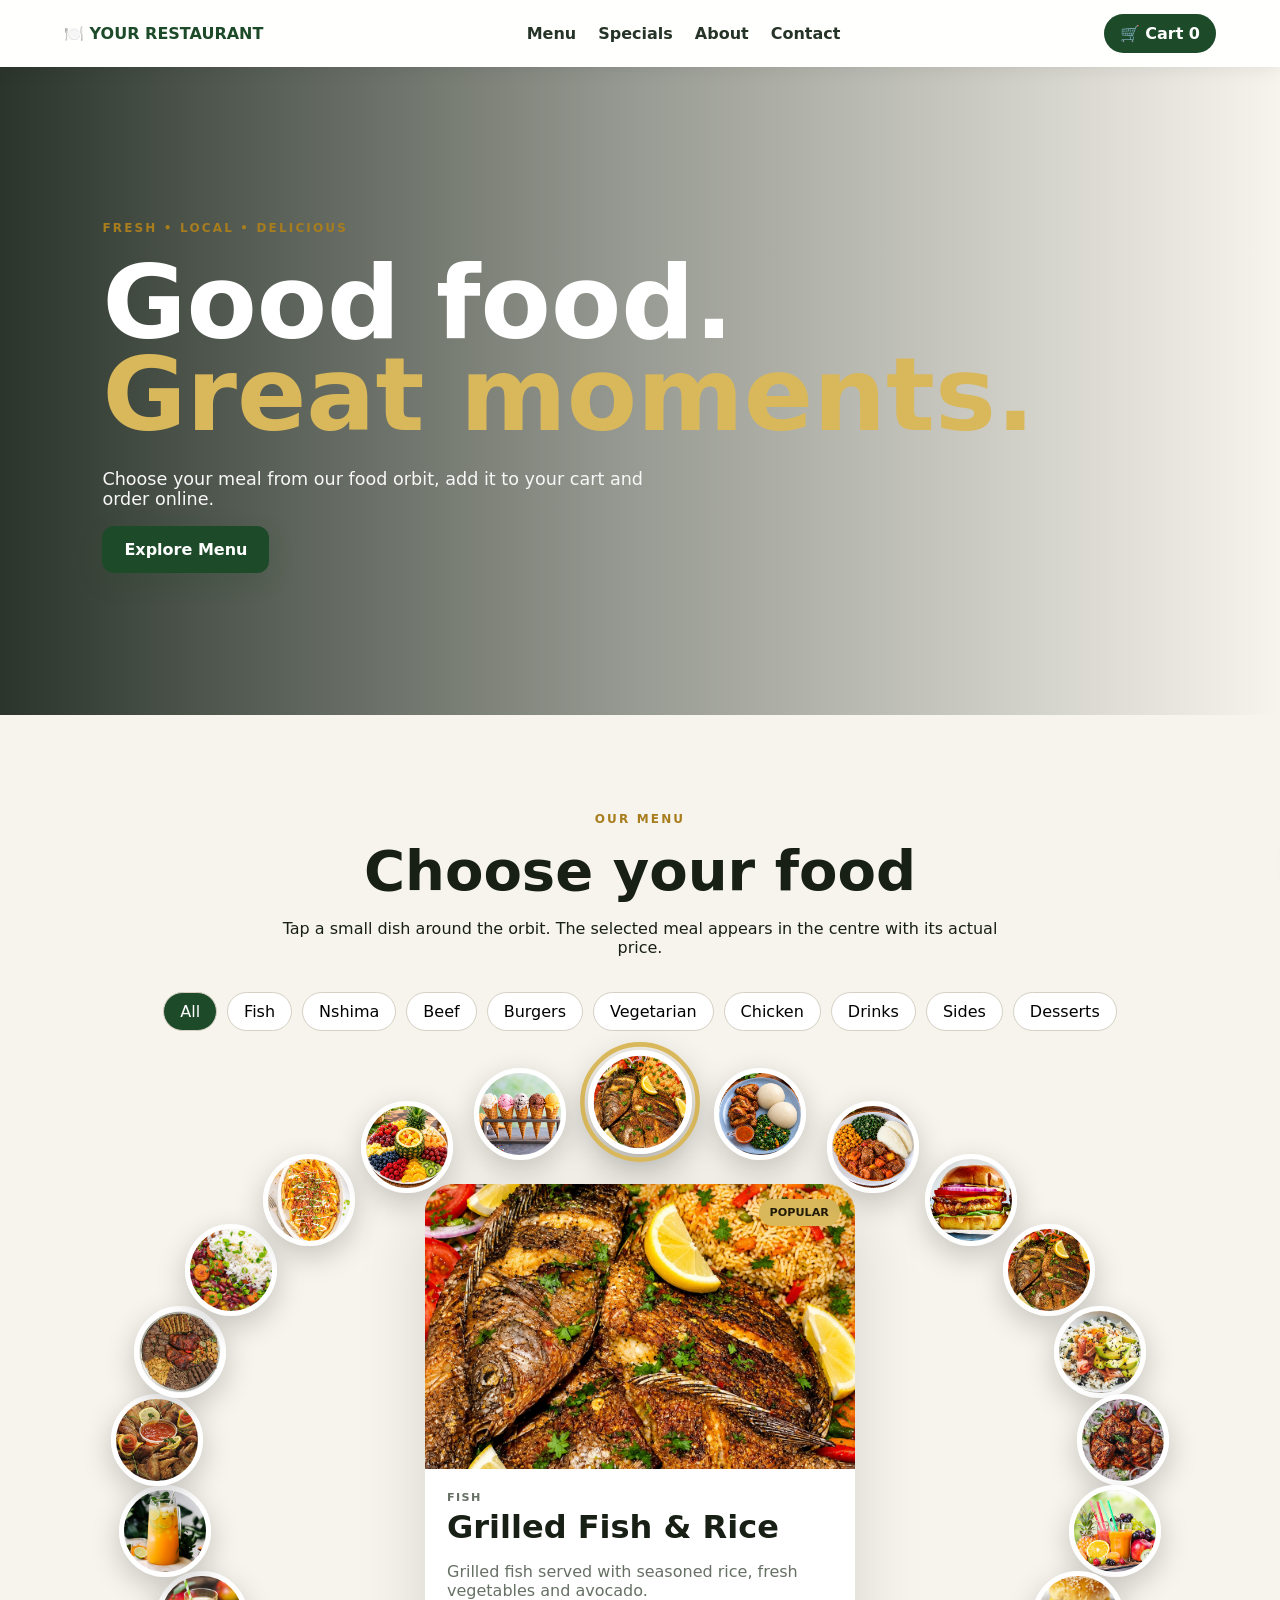
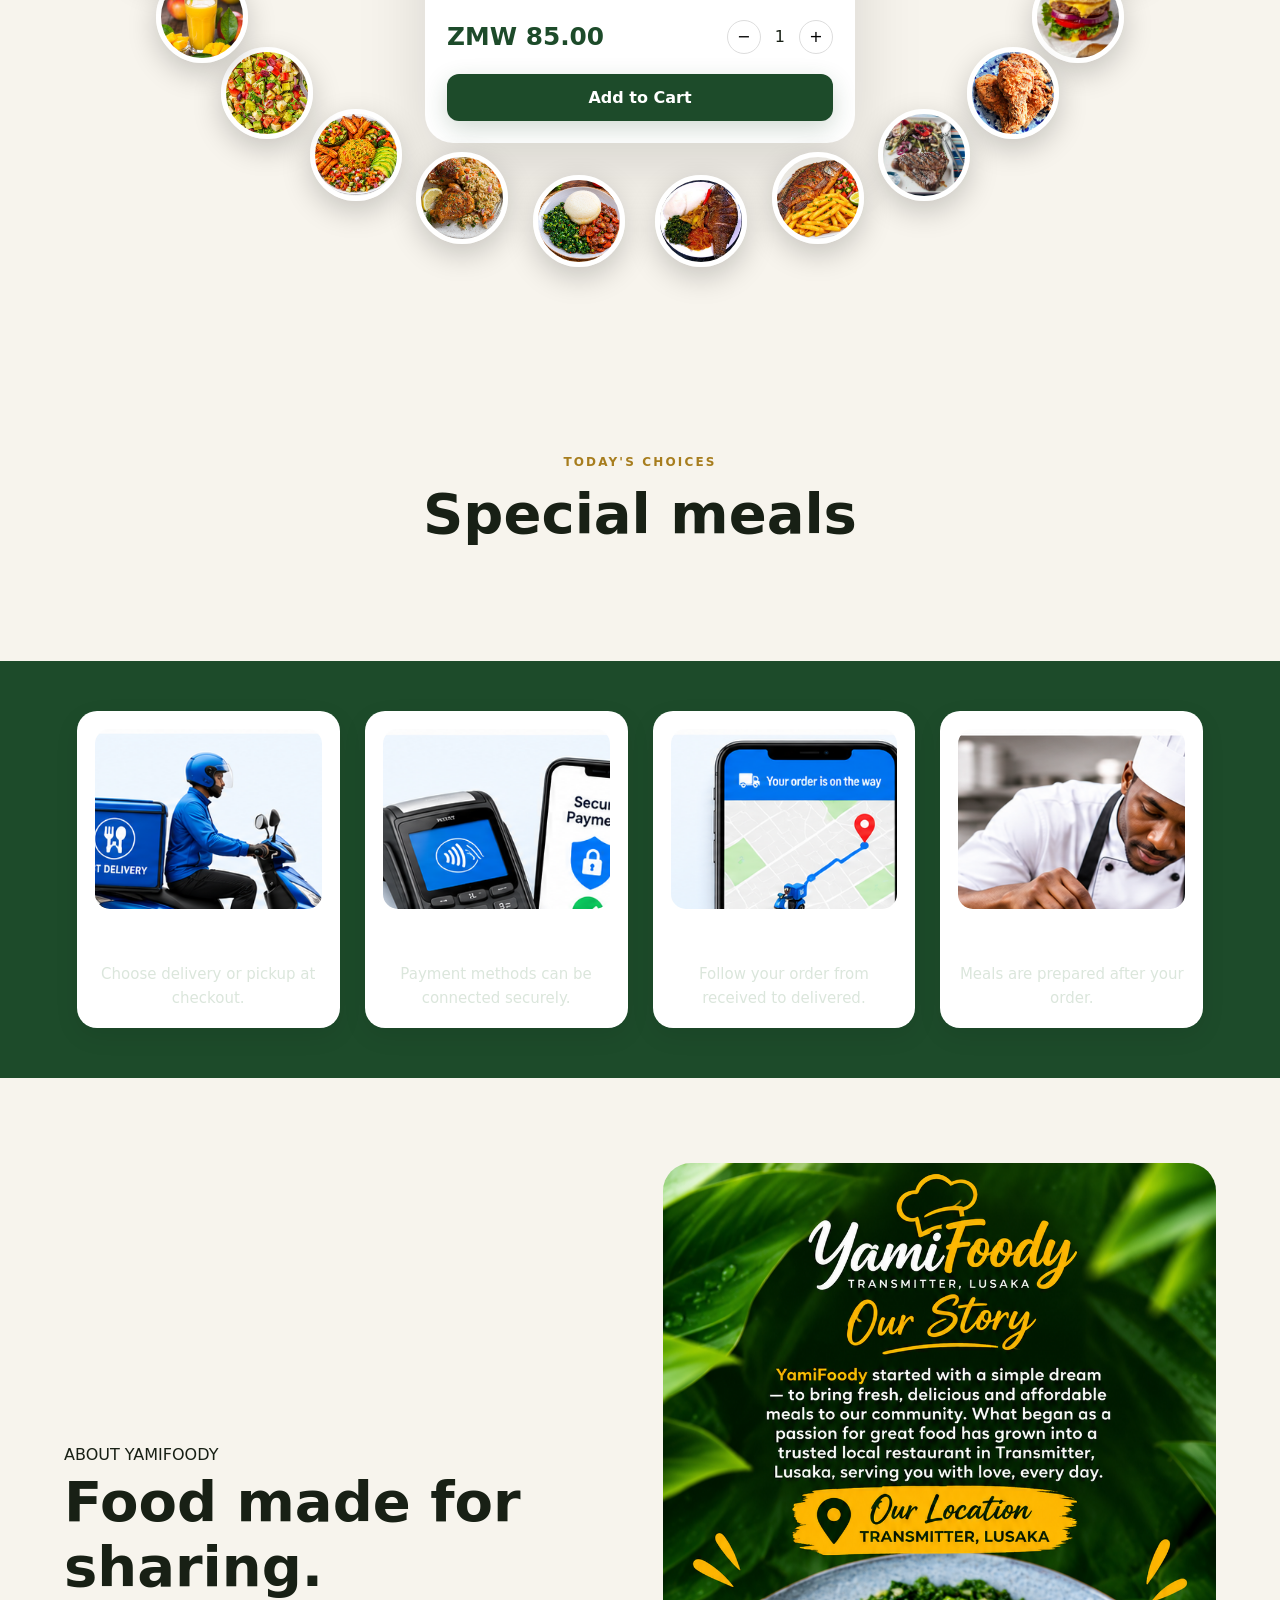
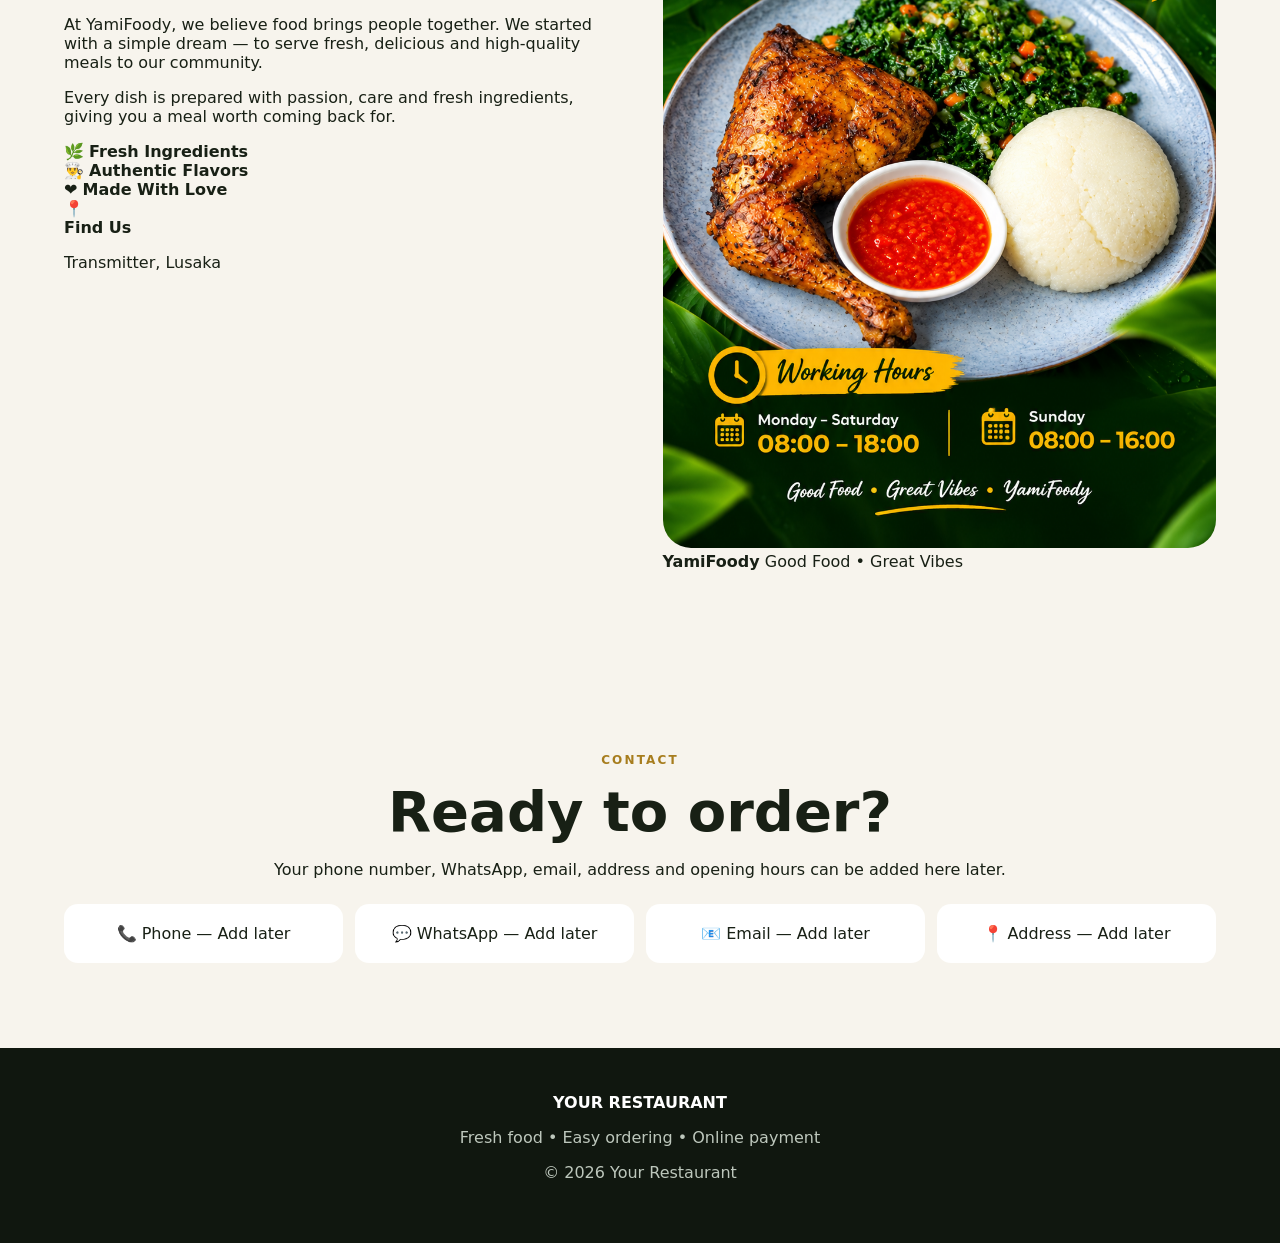
==== commit 413d69e1: "Enhance about section with content and imagery Updated the about section with detailed descriptions " ====
--- a/index.html
+++ b/index.html
@@ -98,11 +98,68 @@
 </section>
 
 <section id="about" class="about">
-  <div>
-    <p class="eyebrow">ABOUT US</p>
-    <h2>Food made for sharing.</h2>
-  </div>
-  <img src="assets/file_00000000b23881f499a2ada80f30b447.png" alt="Restaurant food inspiration">
+
+  <div class="about-content">
+
+    <span class="about-label">ABOUT YAMIFOODY</span>
+
+    <h2>
+      Food made for
+      <span>sharing.</span>
+    </h2>
+
+    <p class="about-text">
+      At YamiFoody, we believe food brings people together.
+      We started with a simple dream — to serve fresh, delicious
+      and high-quality meals to our community.
+    </p>
+
+    <p class="about-text">
+      Every dish is prepared with passion, care and fresh
+      ingredients, giving you a meal worth coming back for.
+    </p>
+
+    <div class="about-features">
+
+      <div>
+        <span>🌿</span>
+        <strong>Fresh Ingredients</strong>
+      </div>
+
+      <div>
+        <span>👨‍🍳</span>
+        <strong>Authentic Flavors</strong>
+      </div>
+
+      <div>
+        <span>❤️</span>
+        <strong>Made With Love</strong>
+      </div>
+
+    </div>
+
+    <div class="about-location">
+      <span>📍</span>
+      <div>
+        <strong>Find Us</strong>
+        <p>Transmitter, Lusaka</p>
+      </div>
+    </div>
+
+  </div>
+
+  <div class="about-image">
+    <img
+      src="assets/file_00000000b23881f499a2ada80f30b447.png"
+      alt="YamiFoody grilled chicken, vegetables and nshima"
+    >
+
+    <div class="about-badge">
+      <strong>YamiFoody</strong>
+      <span>Good Food • Great Vibes</span>
+    </div>
+  </div>
+
 </section>
 
 <section id="contact" class="contact">
